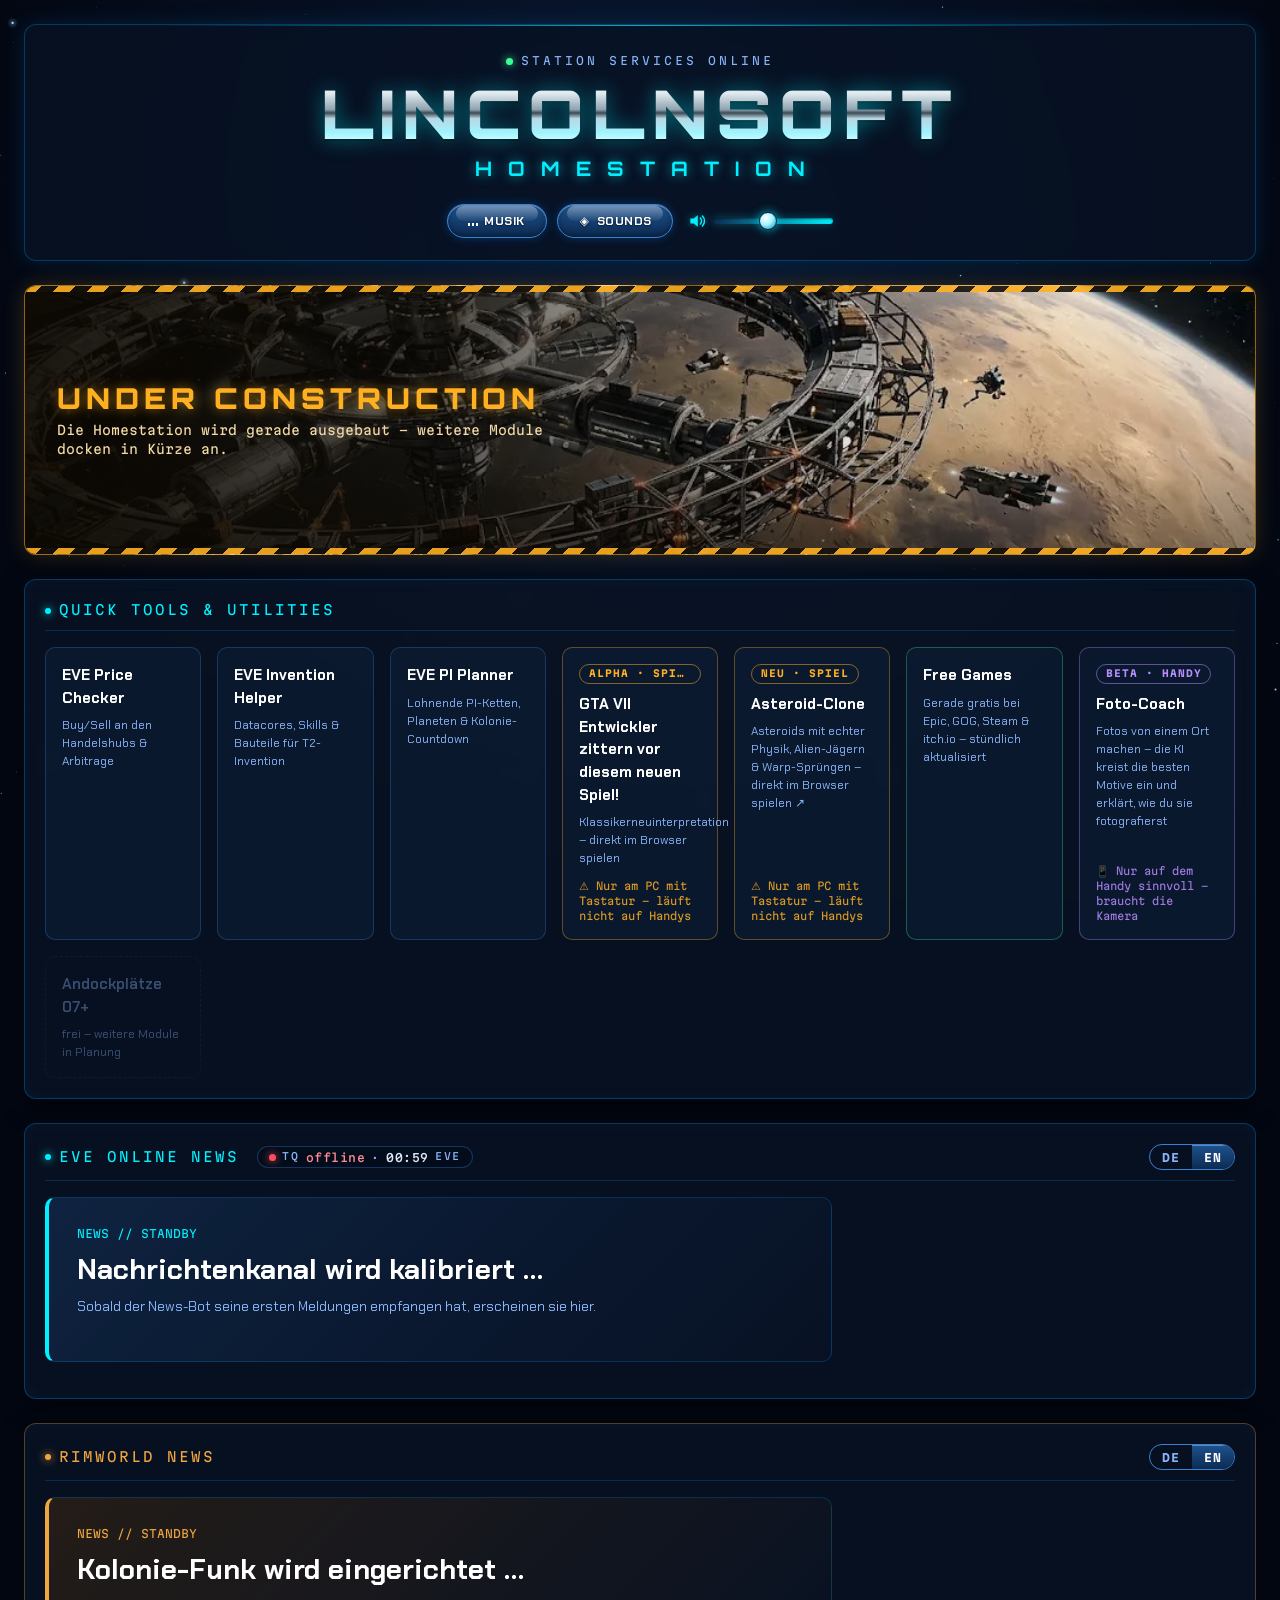
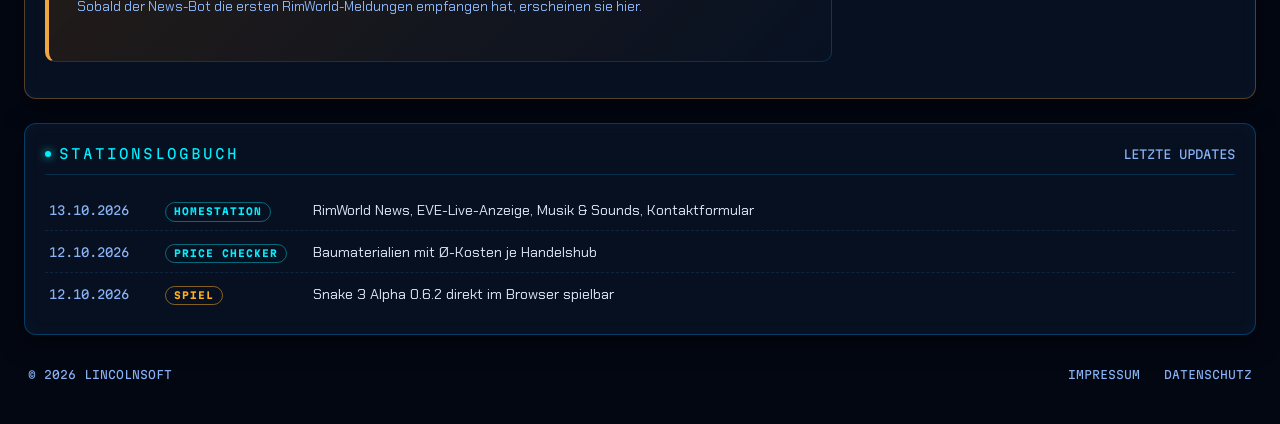
==== site/index.html @ 3630e452 "Startseite: Kachel für Asteroid-Clone (itch.io) Neue Spiel-Kachel hinter Snake, verlinkt auf lincoln" ====
<!DOCTYPE html>
<html lang="de">
<head>
    <meta charset="UTF-8">
    <meta name="viewport" content="width=device-width, initial-scale=1.0">
    <title>Lincolnsoft Homestation</title>
    <style>
        /* Fonts lokal aus site/fonts – keine Anfragen an Google (OFL 1.1, Lizenzen im Ordner) */
        @font-face { font-family: 'Orbitron'; font-weight: 700; font-style: normal; font-display: swap; src: url("fonts/orbitron-latin-700-normal.woff2") format("woff2"); }
        @font-face { font-family: 'Orbitron'; font-weight: 900; font-style: normal; font-display: swap; src: url("fonts/orbitron-latin-900-normal.woff2") format("woff2"); }
        @font-face { font-family: 'Chakra Petch'; font-weight: 400; font-style: normal; font-display: swap; src: url("fonts/chakra-petch-latin-400-normal.woff2") format("woff2"); }
        @font-face { font-family: 'Chakra Petch'; font-weight: 500; font-style: normal; font-display: swap; src: url("fonts/chakra-petch-latin-500-normal.woff2") format("woff2"); }
        @font-face { font-family: 'Chakra Petch'; font-weight: 600; font-style: normal; font-display: swap; src: url("fonts/chakra-petch-latin-600-normal.woff2") format("woff2"); }
        @font-face { font-family: 'Chakra Petch'; font-weight: 700; font-style: normal; font-display: swap; src: url("fonts/chakra-petch-latin-700-normal.woff2") format("woff2"); }
        @font-face { font-family: 'Martian Mono'; font-weight: 400; font-style: normal; font-display: swap; src: url("fonts/martian-mono-latin-400-normal.woff2") format("woff2"); }
        @font-face { font-family: 'Martian Mono'; font-weight: 500; font-style: normal; font-display: swap; src: url("fonts/martian-mono-latin-500-normal.woff2") format("woff2"); }
        @font-face { font-family: 'Martian Mono'; font-weight: 600; font-style: normal; font-display: swap; src: url("fonts/martian-mono-latin-600-normal.woff2") format("woff2"); }
        @font-face { font-family: 'Martian Mono'; font-weight: 700; font-style: normal; font-display: swap; src: url("fonts/martian-mono-latin-700-normal.woff2") format("woff2"); }

        :root {
            --eve-blue-glow: #00a2ff;
            --eve-cyan: #00f0ff;
            --eve-dark-bg: #030712;
            --eve-panel-bg: rgba(10, 20, 38, 0.75);
            --eve-panel-border: rgba(0, 162, 255, 0.3);
            --eve-text-bright: #ffffff;
            --eve-text-muted: #8ab4f8;
            --eve-btn-bg: linear-gradient(180deg, #1e528e 0%, #0c2b52 100%);
            --eve-btn-border: #3882d4;
            --font-primary: 'Chakra Petch', 'Segoe UI', system-ui, sans-serif;
            --font-mono: 'Martian Mono', 'Cascadia Mono', Consolas, monospace;
            --font-display: 'Orbitron', 'Segoe UI', sans-serif;
        }

        * { box-sizing: border-box; margin: 0; padding: 0; }

        body {
            background-color: var(--eve-dark-bg);
            background-image:
                radial-gradient(circle at 50% 20%, rgba(13, 35, 71, 0.6) 0%, rgba(3, 7, 18, 0.95) 70%),
                radial-gradient(circle at 80% 80%, rgba(0, 80, 160, 0.25) 0%, transparent 50%);
            background-attachment: fixed;
            color: var(--eve-text-bright);
            font-family: var(--font-primary);
            line-height: 1.5;
            padding: 1.5rem;
            min-height: 100vh;
        }

        .container {
            max-width: 1300px;
            margin: 0 auto;
        }

        /* ===== Header (LincolnSoft-Styleguide: groß, mittig, Chrom mit Cyan-Glanz, Orbitron) ===== */
        header {
            text-align: center;
            background: rgba(8, 18, 36, 0.85);
            border: 1px solid var(--eve-panel-border);
            border-radius: 12px;
            padding: 1.75rem 1.5rem 1.4rem;
            margin-bottom: 1.5rem;
            box-shadow: 0 0 20px rgba(0, 162, 255, 0.15);
            backdrop-filter: blur(10px);
            position: relative;
            overflow: hidden;
        }

        /* feine Lichtkante oben */
        header::before {
            content: '';
            position: absolute;
            top: 0; left: 10%; right: 10%;
            height: 1px;
            background: linear-gradient(90deg, transparent, var(--eve-cyan), transparent);
            opacity: 0.7;
        }

        .brand-kicker {
            font-family: var(--font-mono);
            font-size: 0.7rem;
            letter-spacing: 3px;
            color: var(--eve-text-muted);
            margin-bottom: 0.5rem;
        }

        .brand-kicker .status-dot {
            display: inline-block;
            width: 7px; height: 7px;
            border-radius: 50%;
            background: #3dff9a;
            box-shadow: 0 0 8px #3dff9a;
            margin-right: 8px;
            vertical-align: middle;
            animation: pulse 2.4s ease-in-out infinite;
        }

        @keyframes pulse {
            0%, 100% { opacity: 1; }
            50% { opacity: 0.35; }
        }

        .brand {
            font-family: var(--font-display);
            font-weight: 900;
            font-size: clamp(2rem, 6.5vw, 4.2rem);
            line-height: 1.05;
            letter-spacing: clamp(2px, 0.6vw, 8px);
            /* Chrom-Verlauf mit Cyan-Glanz */
            background: linear-gradient(180deg,
                #ffffff 0%,
                #dfe9ef 22%,
                #8fa3b0 45%,
                #3c4b56 50%,
                #b9d7e3 58%,
                #9ff4ff 78%,
                #ffffff 100%);
            -webkit-background-clip: text;
            background-clip: text;
            -webkit-text-fill-color: transparent;
            color: #dfe9ef; /* Fallback */
            filter: drop-shadow(0 0 10px rgba(0, 240, 255, 0.45)) drop-shadow(0 2px 0 rgba(0, 0, 0, 0.6));
        }

        .brand-sub {
            font-family: var(--font-display);
            font-weight: 700;
            font-size: clamp(0.85rem, 2.2vw, 1.25rem);
            letter-spacing: clamp(6px, 1.6vw, 16px);
            color: var(--eve-cyan);
            text-shadow: 0 0 12px rgba(0, 240, 255, 0.7);
            margin-top: 0.35rem;
            padding-left: clamp(6px, 1.6vw, 16px); /* gleicht das letzte letter-spacing aus → optisch mittig */
        }

        .header-actions {
            display: flex;
            flex-wrap: wrap;
            justify-content: center;
            gap: 10px;
            margin-top: 1.25rem;
        }

        /* ===== Glas-Buttons (Styleguide: glänzend, abgerundet) ===== */
        .eve-btn {
            position: relative;
            overflow: hidden;
            background: var(--eve-btn-bg);
            border: 1px solid var(--eve-btn-border);
            color: #ffffff;
            font-size: 0.75rem;
            font-weight: 700;
            letter-spacing: 0.5px;
            text-transform: uppercase;
            text-shadow: 0 1px 2px rgba(0, 0, 0, 0.6);
            border-radius: 9999px;
            padding: 0.5rem 1.3rem;
            box-shadow:
                0 0 10px rgba(0, 132, 255, 0.3),
                inset 0 1px 0 rgba(255, 255, 255, 0.35),
                inset 0 -2px 6px rgba(0, 0, 0, 0.35);
            transition: all 0.2s ease-in-out;
            cursor: pointer;
            text-decoration: none;
            display: inline-flex;
            align-items: center;
            gap: 6px;
        }

        /* Glanzreflex auf der oberen Hälfte */
        .eve-btn::before {
            content: '';
            position: absolute;
            top: 1px; left: 8%; right: 8%;
            height: 48%;
            border-radius: 9999px;
            background: linear-gradient(180deg, rgba(255, 255, 255, 0.38) 0%, rgba(255, 255, 255, 0.04) 100%);
            pointer-events: none;
        }

        .eve-btn:hover {
            background: linear-gradient(180deg, #2b6dba 0%, #143d73 100%);
            border-color: var(--eve-cyan);
            box-shadow:
                0 0 15px rgba(0, 240, 255, 0.6),
                inset 0 1px 0 rgba(255, 255, 255, 0.45),
                inset 0 -2px 6px rgba(0, 0, 0, 0.35);
            transform: translateY(-1px);
        }

        .eve-btn:focus-visible {
            outline: 2px solid var(--eve-cyan);
            outline-offset: 2px;
        }

        /* Noch nicht verfügbare Buttons: zurückgenommen, nicht klickbar */
        .eve-btn--soon,
        .eve-btn--soon:hover {
            opacity: 0.35;
            cursor: default;
            transform: none;
            background: var(--eve-btn-bg);
            border-color: var(--eve-btn-border);
            box-shadow: inset 0 1px 0 rgba(255, 255, 255, 0.2);
        }

        .eve-btn-cyan {
            background: linear-gradient(180deg, #008ba3 0%, #004b59 100%);
            border-color: var(--eve-cyan);
        }

        .eve-btn-cyan:hover {
            background: linear-gradient(180deg, #00b8d9 0%, #006b80 100%);
        }

        /* ===== Under Construction ===== */
        .construction {
            position: relative;
            display: flex;
            align-items: center;
            gap: 1.25rem;
            min-height: 270px;
            background: #0b0905 url("img/station-construction.webp") 55% 35% / cover no-repeat;
            border: 1px solid rgba(255, 176, 32, 0.55);
            border-radius: 12px;
            padding: 1.6rem 2rem;
            margin-bottom: 1.5rem;
            overflow: hidden;
            box-shadow: 0 0 22px rgba(255, 176, 32, 0.18), inset 0 0 18px rgba(255, 176, 32, 0.06);
        }

        /* Warnstreifen oben und unten */
        .construction::before,
        .construction::after {
            content: '';
            position: absolute;
            left: 0; right: 0;
            height: 6px;
            background: repeating-linear-gradient(135deg, #ffb020 0 12px, #14100a 12px 24px);
            opacity: 0.9;
        }
        .construction::before { top: 0; z-index: 2; }
        .construction::after { bottom: 0; z-index: 2; }
        /* Abdunklung links, damit der Text auf dem Bild lesbar bleibt */
        .construction-shade {
            position: absolute; inset: 0; pointer-events: none;
            background:
                linear-gradient(90deg, rgba(12, 8, 2, .92) 0%, rgba(12, 8, 2, .72) 32%, rgba(12, 8, 2, .15) 62%, transparent 80%),
                linear-gradient(0deg, rgba(12, 8, 2, .35), transparent 40%);
        }
        .construction > div:not(.construction-shade) { position: relative; z-index: 1; max-width: 46%; }

        .construction-icon {
            flex: 0 0 auto;
            width: 84px;
            height: 84px;
            filter: drop-shadow(0 0 8px rgba(255, 176, 32, 0.45));
        }

        .construction-title {
            font-family: var(--font-display);
            font-weight: 900;
            font-size: clamp(1.15rem, 3.4vw, 1.8rem);
            letter-spacing: clamp(2px, 0.5vw, 5px);
            color: #ffb020;
            text-shadow: 0 0 12px rgba(255, 176, 32, 0.55);
            line-height: 1.15;
        }

        .construction-text {
            font-family: var(--font-mono);
            font-size: 0.8rem;
            color: #f3d9a4;
            margin-top: 0.35rem;
        }

        .construction-ring { transform-origin: 32px 32px; animation: ring-spin 40s linear infinite; }
        .construction-spark { animation: spark 1.1s steps(2, end) infinite; }

        @keyframes ring-spin { to { transform: rotate(360deg); } }
        @keyframes spark { 0%, 100% { opacity: 1; } 50% { opacity: 0.15; } }

        @media (max-width: 520px) {
            .construction { flex-direction: column; justify-content: flex-end; text-align: center; padding: 1.25rem 1rem; gap: 0.6rem; min-height: 230px; background-position: 62% 30%; }
            .construction-shade { background: linear-gradient(0deg, rgba(12, 8, 2, .95) 0%, rgba(12, 8, 2, .7) 45%, transparent 80%); }
            .construction > div:not(.construction-shade) { max-width: none; }
            .construction-icon { width: 72px; height: 72px; }
        }

        /* ===== Punkt 10: Sternenfeld mit Parallaxe + animierter Header ===== */
        #sky { position: fixed; inset: 0; width: 100vw; height: 100vh; z-index: -1; pointer-events: none; }
        .container { position: relative; z-index: 0; }

        /* Chrom-Glanz, der alle paar Sekunden über den Schriftzug läuft */
        .brand { position: relative; }
        .brand::after {
            content: attr(data-text);
            position: absolute; inset: 0;
            background: linear-gradient(105deg, transparent 0%, transparent 42%, rgba(255,255,255,.95) 50%, rgba(160,250,255,.6) 54%, transparent 62%, transparent 100%);
            background-size: 260% 100%;
            background-position: 160% 0;
            -webkit-background-clip: text; background-clip: text;
            -webkit-text-fill-color: transparent;
            animation: chrome-sweep 7s ease-in-out 1.2s infinite;
            pointer-events: none;
        }
        @keyframes chrome-sweep {
            0%   { background-position: 160% 0; }
            22%  { background-position: -60% 0; }
            100% { background-position: -60% 0; }
        }
        /* Untertitel: sanftes Leuchten */
        .brand-sub { animation: sub-glow 4.5s ease-in-out infinite; }
        @keyframes sub-glow {
            0%, 100% { text-shadow: 0 0 10px rgba(0,240,255,.55); }
            50%      { text-shadow: 0 0 18px rgba(0,240,255,.95), 0 0 34px rgba(0,240,255,.35); }
        }
        /* Scan-Linie über die Lichtkante oben am Header */
        header::after {
            content: ''; position: absolute; top: 0; left: -30%; width: 30%; height: 2px;
            background: linear-gradient(90deg, transparent, #fff, var(--eve-cyan), transparent);
            filter: blur(.5px); opacity: .9;
            animation: scan 6s linear infinite;
        }
        @keyframes scan { 0% { left: -30%; } 60%, 100% { left: 100%; } }

        @media (prefers-reduced-motion: reduce) {
            .brand::after, .brand-sub, header::after { animation: none; }
            header::after { display: none; }
        }

        /* ===== Musik / Sounds wie im Price Checker ===== */
        .header-actions { align-items: center; }
        .snd-btn { font-family: inherit; }
        .snd-btn .ico { display: inline-block; width: 12px; text-align: center; }
        .snd-btn.on {
            background: linear-gradient(180deg, #00b8d9 0%, #006b80 100%);
            border-color: var(--eve-cyan);
            box-shadow: 0 0 15px rgba(0, 240, 255, 0.55), inset 0 1px 0 rgba(255, 255, 255, 0.45), inset 0 -2px 6px rgba(0, 0, 0, 0.35);
        }
        .snd-btn .eq { display: inline-flex; gap: 2px; align-items: flex-end; height: 10px; }
        .snd-btn .eq i { width: 2px; height: 3px; background: currentColor; }
        .snd-btn.on .eq i { animation: eq 1.2s ease-in-out infinite; }
        .snd-btn.on .eq i:nth-child(2) { animation-delay: -.4s; } .snd-btn.on .eq i:nth-child(3) { animation-delay: -.8s; }
        @keyframes eq { 0%, 100% { height: 3px; } 50% { height: 10px; } }
        .vol { display: inline-flex; align-items: center; gap: 6px; color: var(--eve-cyan); cursor: pointer; margin-left: 4px; }
        .vol svg { width: 20px; height: 20px; filter: drop-shadow(0 0 4px rgba(0, 240, 255, .45)); }
        .vol input[type=range] { -webkit-appearance: none; appearance: none; width: 120px; height: 22px; background: transparent; cursor: pointer; margin: 0; }
        .vol input[type=range]::-webkit-slider-runnable-track { height: 6px; border-radius: 999px; background: linear-gradient(90deg, #0c2b52, var(--eve-cyan)); box-shadow: inset 0 1px 2px rgba(0,0,0,.5), 0 0 8px rgba(0,240,255,.3); }
        .vol input[type=range]::-moz-range-track { height: 6px; border-radius: 999px; background: linear-gradient(90deg, #0c2b52, var(--eve-cyan)); }
        .vol input[type=range]::-webkit-slider-thumb { -webkit-appearance: none; width: 18px; height: 18px; margin-top: -6px; border-radius: 50%;
            background: radial-gradient(circle at 35% 30%, #fff, #a6f4ff 45%, #0090b0); border: 1px solid #0c2b52; box-shadow: 0 0 10px rgba(0,240,255,.7); }
        .vol input[type=range]::-moz-range-thumb { width: 18px; height: 18px; border-radius: 50%; background: radial-gradient(circle at 35% 30%, #fff, #a6f4ff 45%, #0090b0); border: 1px solid #0c2b52; }
        @media (prefers-reduced-motion: reduce) { .snd-btn.on .eq i { animation: none; height: 7px; } }
        @media (max-width: 520px) { .vol { display: none; } }

        /* ===== Panels ===== */
        .eve-panel {
            background: var(--eve-panel-bg);
            border: 1px solid var(--eve-panel-border);
            border-radius: 12px;
            box-shadow: inset 0 0 15px rgba(0, 162, 255, 0.05), 0 8px 25px rgba(0, 0, 0, 0.5);
            backdrop-filter: blur(8px);
            padding: 1.25rem;
            margin-bottom: 1.5rem;
            position: relative;
        }

        .eve-panel-header {
            display: flex;
            flex-wrap: wrap;
            gap: 0.5rem;
            justify-content: space-between;
            align-items: center;
            border-bottom: 1px solid rgba(0, 162, 255, 0.2);
            padding-bottom: 0.6rem;
            margin-bottom: 1rem;
        }

        .eve-panel-title {
            font-size: 0.85rem;
            font-family: var(--font-mono);
            text-transform: uppercase;
            letter-spacing: 2px;
            color: var(--eve-cyan);
            display: flex;
            align-items: center;
            gap: 8px;
        }

        .eve-panel-title::before {
            content: '';
            display: inline-block;
            width: 6px;
            height: 6px;
            background: var(--eve-cyan);
            border-radius: 50%;
            box-shadow: 0 0 8px var(--eve-cyan);
        }

        .eve-panel-meta {
            font-family: var(--font-mono);
            font-size: 0.75rem;
            color: var(--eve-text-muted);
        }

        /* ===== Quick Tools ===== */
        .tools-grid {
            display: grid;
            grid-template-columns: repeat(auto-fit, minmax(min(150px, 100%), 1fr));
            gap: 1rem;
        }

        .tool-card {
            background: rgba(14, 30, 56, 0.6);
            border: 1px solid rgba(56, 130, 212, 0.3);
            border-radius: 10px;
            padding: 1rem;
            text-decoration: none;
            transition: all 0.2s ease;
            display: flex;
            flex-direction: column;
            gap: 0.4rem;
        }

        .tool-card:hover {
            background: rgba(22, 48, 88, 0.8);
            border-color: var(--eve-cyan);
            box-shadow: 0 0 12px rgba(0, 240, 255, 0.3);
            transform: translateY(-2px);
        }

        /* Freie Plätze: zurückgenommen, nicht klickbar */
        .tool-card--empty {
            background: transparent;
            border: 1px dashed rgba(56, 130, 212, 0.25);
            box-shadow: none;
            opacity: 0.38;
            cursor: default;
        }
        .tool-card--empty:hover {
            background: transparent;
            border-color: rgba(56, 130, 212, 0.25);
            box-shadow: none;
            transform: none;
        }
        .tool-card--empty .tool-name { font-weight: 600; color: var(--eve-text-muted); }

        /* Spiel-Kachel: etwas wärmer, mit Badge */
        .tool-badge {
            align-self: flex-start;
            font: 700 0.6rem/1 var(--font-mono);
            letter-spacing: 1px;
            white-space: nowrap;
            max-width: 100%;
            overflow: hidden;
            text-overflow: ellipsis;
            color: #ffb020;
            border: 1px solid rgba(255, 176, 32, 0.5);
            border-radius: 9999px;
            padding: 0.25rem 0.55rem;
            margin-bottom: 0.15rem;
        }
        .tool-card--game { border-color: rgba(255, 176, 32, 0.35); }
        .tool-note { font: 0.66rem/1.4 var(--font-mono); color: #ffb020; opacity: .85; margin-top: auto; padding-top: .35rem; }
        .tool-card--game:hover { border-color: #ffb020; box-shadow: 0 0 12px rgba(255, 176, 32, 0.35); }
        /* Free-Games-Kachel: grün, Badge zeigt die Anzahl aus free-games.json */
        .tool-card--free { border-color: rgba(61, 255, 154, 0.3); }
        .tool-card--free:hover { border-color: #3dff9a; box-shadow: 0 0 12px rgba(61, 255, 154, 0.3); }
        .tool-card--free .tool-badge { color: #3dff9a; border-color: rgba(61, 255, 154, 0.5); }
        .tool-card--free .tool-badge:empty { display: none; }
        /* Foto-Coach: violett, Hinweis „nur Handy“ */
        .tool-card--photo { border-color: rgba(185, 140, 255, 0.35); }
        .tool-card--photo:hover { border-color: #b98cff; box-shadow: 0 0 12px rgba(185, 140, 255, 0.35); }
        .tool-card--photo .tool-badge { color: #b98cff; border-color: rgba(185, 140, 255, 0.5); }
        .tool-card--photo .tool-note { color: #b98cff; }

        .tool-name {
            color: #ffffff;
            font-weight: 700;
            font-size: 0.95rem;
        }

        .tool-desc {
            color: var(--eve-text-muted);
            font-size: 0.75rem;
        }

        /* ===== News (Zeitungsraster) ===== */
        .editorial-grid {
            display: grid;
            grid-template-columns: repeat(12, 1fr);
            gap: 1.25rem;
        }

        .news-card {
            background: rgba(12, 26, 48, 0.7);
            border: 1px solid rgba(0, 162, 255, 0.2);
            border-radius: 10px;
            padding: 1.25rem;
            display: flex;
            flex-direction: column;
            justify-content: space-between;
            transition: border-color 0.2s ease;
        }

        .news-card:hover {
            border-color: rgba(0, 240, 255, 0.5);
        }

        .news-meta {
            font-family: var(--font-mono);
            font-size: 0.7rem;
            color: var(--eve-cyan);
            margin-bottom: 0.6rem;
            display: flex;
            flex-wrap: wrap;
            gap: 0.5rem;
            justify-content: space-between;
        }

        .news-card h2 {
            font-size: 1.3rem;
            line-height: 1.25;
            margin-bottom: 0.6rem;
            color: #ffffff;
        }

        .news-card h3 {
            font-size: 1.05rem;
            line-height: 1.3;
            margin-bottom: 0.5rem;
            color: #ffffff;
        }

        .news-card p {
            color: var(--eve-text-muted);
            font-size: 0.85rem;
            line-height: 1.5;
            margin-bottom: 1rem;
        }

        /* ===== News: Sprache, Bild, Fußzeile ===== */
        .news-tools { display: flex; align-items: center; gap: 0.9rem; }
        .news-title-row { display: flex; align-items: center; flex-wrap: wrap; gap: .6rem 1.1rem; }
        .eve-live {
            display: inline-flex; align-items: center; gap: .4rem;
            padding: .28rem .7rem; border-radius: 9999px;
            font: 500 .7rem/1 var(--font-mono); letter-spacing: .5px; color: #dbe7f5; white-space: nowrap;
            background: rgba(3, 10, 24, .6); border: 1px solid rgba(56, 130, 212, .35);
        }
        .eve-live .tq-label { color: var(--eve-text-muted); font-size: .62rem; letter-spacing: 1.5px; }
        .eve-live .tq-sep { color: var(--eve-text-muted); }
        .eve-live .tq-dot { width: 7px; height: 7px; border-radius: 50%; background: #8ab4f8; }
        .eve-live.up .tq-dot { background: #3dff9a; box-shadow: 0 0 8px #3dff9a; animation: pulse 2.4s ease-in-out infinite; }
        .eve-live.down .tq-dot { background: #ff4d5e; box-shadow: 0 0 8px #ff4d5e; }
        .eve-live.down .tq-players { color: #ff8a95; }
        .lang-switch { display: inline-flex; border: 1px solid var(--eve-btn-border); border-radius: 9999px; overflow: hidden; }
        .lang-switch button {
            font: 700 0.7rem/1 var(--font-mono);
            letter-spacing: 1px;
            color: var(--eve-text-muted);
            background: transparent;
            border: 0;
            padding: 0.4rem 0.75rem;
            cursor: pointer;
        }
        .lang-switch button[aria-pressed="true"] { color: #fff; background: var(--eve-btn-bg); box-shadow: inset 0 1px 0 rgba(255,255,255,0.3); }
        .lang-switch button:focus-visible { outline: 2px solid var(--eve-cyan); outline-offset: -2px; }

        .news-img {
            position: relative;
            height: 120px;
            margin: -1.25rem -1.25rem 1rem;
            border-radius: 9px 9px 0 0;
            background: center / cover no-repeat;
            mask-image: linear-gradient(180deg, #000 60%, transparent);
            -webkit-mask-image: linear-gradient(180deg, #000 60%, transparent);
        }
        .col-lead .news-img { height: 210px; margin: -1.75rem -1.75rem 1.25rem; border-radius: 8px 8px 0 0; }
        /* Ohne Artikelbild: Sternenfeld-Kopfleiste, Farbton je nach Kategorie */
        .news-img--none {
            background:
                radial-gradient(1.5px 1.5px at 12% 30%, #fff, transparent),
                radial-gradient(1px 1px at 38% 70%, rgba(255,255,255,.8), transparent),
                radial-gradient(1.5px 1.5px at 64% 22%, #fff, transparent),
                radial-gradient(1px 1px at 82% 58%, rgba(255,255,255,.7), transparent),
                radial-gradient(1px 1px at 92% 18%, #fff, transparent),
                radial-gradient(ellipse at 75% 35%, hsla(var(--hue, 200), 90%, 55%, .45), transparent 60%),
                radial-gradient(ellipse at 20% 80%, hsla(calc(var(--hue, 200) + 40), 80%, 45%, .3), transparent 55%),
                linear-gradient(135deg, #07142a, #0b1f3d);
        }
        .news-img--none { overflow: hidden; }
        .news-img--none::after {
            content: attr(data-label);
            position: absolute; z-index: 3;
            left: 1.25rem; bottom: 1.9rem;
            font: 700 0.65rem/1 var(--font-mono);
            letter-spacing: 3px;
            color: hsla(var(--hue, 200), 100%, 82%, .85);
            text-shadow: 0 0 10px hsla(var(--hue, 200), 100%, 60%, .6);
        }
        .col-lead .news-img--none::after { left: 1.75rem; bottom: 2.6rem; font-size: .75rem; }
        /* Motiv im Platzhalter – Größe/Lage je Artikel leicht verschieden (--s, --x, --y aus der URL) */
        .ph { position: absolute; pointer-events: none; }
        .ph-scan {
            inset: 0; z-index: 2; opacity: .35;
            background: repeating-linear-gradient(180deg, transparent 0 3px, rgba(0, 0, 0, .25) 3px 4px);
        }
        /* EVE: Planet mit Ring und Lichtkante */
        .ph-planet {
            width: var(--s); aspect-ratio: 1; right: var(--x); top: var(--y); border-radius: 50%;
            background: radial-gradient(circle at 32% 30%,
                hsla(var(--hue), 85%, 78%, .95) 0%, hsla(var(--hue), 70%, 48%, .9) 28%,
                hsla(var(--hue), 75%, 20%, .95) 58%, #030712 80%);
            box-shadow: 0 0 40px hsla(var(--hue), 95%, 60%, .35), -6px -4px 18px hsla(var(--hue), 100%, 75%, .25) inset;
        }
        .ph-ring {
            width: calc(var(--s) * 1.9); height: calc(var(--s) * .42);
            right: calc(var(--x) - var(--s) * .45); top: calc(var(--y) + var(--s) * .29);
            border-radius: 50%; transform: rotate(-16deg);
            border: 1.5px solid hsla(var(--hue), 100%, 82%, .55);
            border-top-color: transparent;
            box-shadow: 0 0 8px hsla(var(--hue), 100%, 70%, .35);
        }
        .ph-station {
            width: 3px; height: 3px; right: calc(var(--x) + var(--s) * 1.15); top: calc(var(--y) + var(--s) * .1);
            border-radius: 50%; background: #fff; box-shadow: 0 0 6px 2px hsla(var(--hue), 100%, 75%, .8);
            animation: blink 3s ease-in-out infinite;
        }
        @keyframes blink { 0%, 100% { opacity: .2; } 50% { opacity: 1; } }
        /* RimWorld: tiefe Sonne über Bergkamm */
        .ph-sun {
            width: var(--s); aspect-ratio: 1; right: var(--x); bottom: calc(var(--s) * -.15); border-radius: 50%;
            background: radial-gradient(circle, #ffe2a8 0%, #ffb35c 35%, rgba(240, 120, 50, .6) 60%, transparent 72%);
            filter: blur(.5px);
        }
        .ph-ridge, .ph-ridge2 { left: 0; right: 0; bottom: 0; }
        .ph-ridge {
            height: 55%; background: linear-gradient(180deg, #2a1a12, #120b08);
            clip-path: polygon(0 70%, 12% 45%, 22% 58%, 35% 30%, 47% 52%, 58% 40%, 70% 62%, 82% 35%, 92% 55%, 100% 42%, 100% 100%, 0 100%);
            opacity: .85;
        }
        .ph-ridge2 {
            height: 38%; background: #0b0706;
            clip-path: polygon(0 55%, 15% 72%, 28% 48%, 40% 66%, 55% 50%, 68% 74%, 80% 56%, 100% 68%, 100% 100%, 0 100%);
        }
        .news-card h2 a, .news-card h3 a { color: inherit; text-decoration: none; }
        .news-card h2 a:hover, .news-card h3 a:hover { color: var(--eve-cyan); }
        .news-card .eve-btn { align-self: flex-start; }
        .news-foot {
            font-family: var(--font-mono);
            font-size: 0.68rem;
            color: var(--eve-text-muted);
            opacity: 0.75;
            margin-top: 1rem;
        }

        /* RimWorld-Sektion: warmer Akzent statt Cyan */
        .news--rim { --eve-cyan: #f0a640; --eve-panel-border: rgba(240, 166, 64, 0.32); }
        .news--rim .eve-panel-title { color: #f0a640; }
        .news--rim .eve-panel-title::before { background: #f0a640; box-shadow: 0 0 8px #f0a640; }
        .news--rim .col-lead { border-left-color: #f0a640; background: linear-gradient(135deg, rgba(60, 40, 18, 0.55) 0%, rgba(8, 18, 36, 0.9) 100%); }
        .news--rim .news-card:hover { border-color: rgba(240, 166, 64, 0.55); }
        .news--rim .news-card h2 a:hover, .news--rim .news-card h3 a:hover { color: #f0a640; }

        .col-lead {
            grid-column: span 8;
            background: linear-gradient(135deg, rgba(16, 38, 70, 0.85) 0%, rgba(8, 18, 36, 0.9) 100%);
            border-left: 4px solid var(--eve-cyan);
            padding: 1.75rem;
        }

        .col-lead h2 { font-size: 1.75rem; }
        .col-side { grid-column: span 4; }
        .col-4 { grid-column: span 4; }
        .col-5 { grid-column: span 5; }
        .col-3 { grid-column: span 3; }

        /* ===== Stationslogbuch ===== */
        .log { list-style: none; margin: 0; padding: 0; display: grid; gap: .1rem; }
        .log li {
            display: grid;
            grid-template-columns: 6.5rem 8.5rem 1fr;
            align-items: baseline;
            gap: .75rem;
            padding: .55rem .25rem;
            border-bottom: 1px dashed rgba(56, 130, 212, 0.18);
            font-size: .9rem;
        }
        .log li:last-child { border-bottom: 0; }
        .log time { font: .75rem var(--font-mono); color: var(--eve-text-muted); }
        .log-tag {
            justify-self: start;
            font: 700 .6rem/1 var(--font-mono);
            letter-spacing: 1px;
            white-space: nowrap;
            color: var(--eve-cyan);
            border: 1px solid rgba(0, 240, 255, .4);
            border-radius: 9999px;
            padding: .25rem .5rem;
        }
        .log-tag--game { color: #ffb020; border-color: rgba(255, 176, 32, .5); }
        .log-text { color: #dbe7f5; }
        @media (max-width: 520px) {
            .log li { grid-template-columns: auto 1fr; row-gap: .35rem; }
            .log-text { grid-column: 1 / -1; }
        }

        /* ===== Footer ===== */
        footer {
            display: flex;
            flex-wrap: wrap;
            justify-content: space-between;
            gap: 0.75rem;
            font-family: var(--font-mono);
            font-size: 0.7rem;
            color: var(--eve-text-muted);
            padding: 0.5rem 0.25rem 1rem;
        }

        footer a {
            color: var(--eve-text-muted);
            text-decoration: none;
            margin-left: 1rem;
        }

        footer a:hover { color: var(--eve-cyan); }

        @media (max-width: 900px) {
            .col-lead, .col-side, .col-4, .col-5, .col-3 {
                grid-column: span 12;
            }
            .col-lead h2 { font-size: 1.4rem; }
        }

        @media (max-width: 520px) {
            body { padding: 1rem; }
            .tool-badge { letter-spacing: .3px; padding: .22rem .45rem; font-size: .55rem; }
            header { padding: 1.4rem 1rem 1.2rem; }
            .col-lead { padding: 1.25rem; }
            footer a { margin-left: 0; margin-right: 1rem; }
        }

        /* ===== Breitbild (Monitore im Querformat): zweispaltig, ganze Breite =====
           Kopf | Banner + Logbuch | Tools | EVE-News + RimWorld-News | Footer */
        @media (min-width: 1400px) and (orientation: landscape) {
            .container {
                max-width: min(1880px, 96vw);
                display: grid;
                grid-template-columns: minmax(0, 1.6fr) minmax(0, 1fr);
                grid-template-areas:
                    "head  head"
                    "uc    log"
                    "tools tools"
                    "eve   rim"
                    "foot  foot";
                gap: 1.5rem;
                align-items: start;
            }
            .container > * { margin: 0 !important; }
            .container > header { grid-area: head; }
            .container > .construction { grid-area: uc; align-self: stretch; }
            .container > .log-panel { grid-area: log; align-self: stretch; }
            .container > #tools { grid-area: tools; }
            .container > #news { grid-area: eve; }
            .container > #news-rimworld { grid-area: rim; }
            .container > footer { grid-area: foot; }
            /* schmalere RimWorld-Spalte: Top-Meldung über volle Breite, darunter zwei pro Reihe */
            #news-rimworld .col-lead { grid-column: span 12; }
            #news-rimworld .col-side, #news-rimworld .col-4 { grid-column: span 6; }
            .tools-grid { grid-template-columns: repeat(auto-fit, minmax(200px, 1fr)); }
        }

        @media (prefers-reduced-motion: reduce) {
            * { transition: none !important; animation: none !important; }
        }
    </style>
</head>
<body>
    <canvas id="sky" aria-hidden="true"></canvas>

    <div class="container">
        <!-- Header -->
        <header>
            <div class="brand-kicker"><span class="status-dot"></span>STATION SERVICES ONLINE</div>
            <h1 class="brand" data-text="LINCOLNSOFT">LINCOLNSOFT</h1>
            <div class="brand-sub">HOMESTATION</div>
            <nav class="header-actions">
                <button class="eve-btn snd-btn" id="snd-music" type="button" aria-pressed="false" title="Leise Weltraum-Ambient-Musik"><span class="eq"><i></i><i></i><i></i></span>MUSIK</button>
                <button class="eve-btn snd-btn" id="snd-fx" type="button" aria-pressed="false" title="Computer-Soundeffekte"><span class="ico">◈</span>SOUNDS</button>
                <label class="vol" title="Lautstärke">
                    <svg viewBox="0 0 24 24" aria-hidden="true"><path d="M4 9v6h4l5 4V5L8 9H4z" fill="currentColor"/><path d="M16 8.5a5 5 0 0 1 0 7M18.5 6a8.5 8.5 0 0 1 0 12" fill="none" stroke="currentColor" stroke-width="1.8" stroke-linecap="round"/></svg>
                    <input id="snd-vol" type="range" min="0" max="100" step="1" aria-label="Lautstärke">
                </label>
            </nav>
        </header>

        <!-- Under Construction -->
        <div class="construction" role="status" aria-label="Raumstation im Bau">
            <div class="construction-shade" aria-hidden="true"></div>
            <div>
                <div class="construction-title">UNDER CONSTRUCTION</div>
                <div class="construction-text">Die Homestation wird gerade ausgebaut – weitere Module docken in Kürze an.</div>
            </div>
        </div>

        <!-- Quick Tools -->
        <section class="eve-panel" id="tools">
            <div class="eve-panel-header">
                <div class="eve-panel-title">QUICK TOOLS &amp; UTILITIES</div>
            </div>
            <div class="tools-grid">
                <a href="/price-checker/" class="tool-card">
                    <span class="tool-name">EVE Price Checker</span>
                    <span class="tool-desc">Buy/Sell an den Handelshubs &amp; Arbitrage</span>
                </a>
                <a href="/invention-helper/" class="tool-card">
                    <span class="tool-name">EVE Invention Helper</span>
                    <span class="tool-desc">Datacores, Skills &amp; Bauteile für T2-Invention</span>
                </a>
                <a href="/pi-planner/" class="tool-card">
                    <span class="tool-name">EVE PI Planner</span>
                    <span class="tool-desc">Lohnende PI-Ketten, Planeten &amp; Kolonie-Countdown</span>
                </a>
                <a href="/snake-3/" class="tool-card tool-card--game">
                    <span class="tool-badge">ALPHA · SPIEL</span>
                    <span class="tool-name">GTA VII Entwickler zittern vor diesem neuen Spiel!</span>
                    <span class="tool-desc">Klassikerneuinterpretation – direkt im Browser spielen</span>
                    <span class="tool-note">⚠ Nur am PC mit Tastatur – läuft nicht auf Handys</span>
                </a>
                <a href="https://lincoln-osis.itch.io/asteroid-clone" class="tool-card tool-card--game" target="_blank" rel="noopener">
                    <span class="tool-badge">NEU · SPIEL</span>
                    <span class="tool-name">Asteroid-Clone</span>
                    <span class="tool-desc">Asteroids mit echter Physik, Alien-Jägern &amp; Warp-Sprüngen – direkt im Browser spielen ↗</span>
                    <span class="tool-note">⚠ Nur am PC mit Tastatur – läuft nicht auf Handys</span>
                </a>
                <a href="/free-games/" class="tool-card tool-card--free">
                    <span class="tool-badge" id="free-count"></span>
                    <span class="tool-name">Free Games</span>
                    <span class="tool-desc">Gerade gratis bei Epic, GOG, Steam &amp; itch.io – stündlich aktualisiert</span>
                </a>
                <a href="/fotocoach/" class="tool-card tool-card--photo">
                    <span class="tool-badge">BETA · HANDY</span>
                    <span class="tool-name">Foto-Coach</span>
                    <span class="tool-desc">Fotos von einem Ort machen – die KI kreist die besten Motive ein und erklärt, wie du sie fotografierst</span>
                    <span class="tool-note">📱 Nur auf dem Handy sinnvoll – braucht die Kamera</span>
                </a>
                <div class="tool-card tool-card--empty" aria-hidden="true">
                    <span class="tool-name">Andockplätze 07+</span>
                    <span class="tool-desc">frei – weitere Module in Planung</span>
                </div>
            </div>
        </section>

        <!-- News Dispatch (Zeitungsraster) – Inhalte kommen aus news.json (News-Bot auf dem Server) -->
        <section class="eve-panel news-section" id="news" data-channel="eve" data-src="news.json" data-max="8">
            <div class="eve-panel-header">
                <div class="news-title-row">
                    <div class="eve-panel-title">EVE ONLINE NEWS</div>
                    <!-- EVE live: Spieler online (ESI /status) + EVE-Zeit (UTC) -->
                    <div class="eve-live" id="eve-live" title="Tranquility – Live-Status von CCP (ESI)">
                        <span class="tq-dot"></span><span class="tq-label">TQ</span>
                        <span class="tq-players">–</span>
                        <span class="tq-sep">·</span>
                        <span class="tq-time">--:--</span><span class="tq-label">EVE</span>
                    </div>
                </div>
                <div class="news-tools">
                    <span class="eve-panel-meta news-edition"></span>
                    <div class="lang-switch" role="group" aria-label="Sprache / Language">
                        <button type="button" data-lang="de">DE</button>
                        <button type="button" data-lang="en">EN</button>
                    </div>
                </div>
            </div>

            <div class="editorial-grid news-grid">
                <article class="news-card col-lead">
                    <div>
                        <div class="news-meta"><span>NEWS // STANDBY</span></div>
                        <h2>Nachrichtenkanal wird kalibriert …</h2>
                        <p>Sobald der News-Bot seine ersten Meldungen empfangen hat, erscheinen sie hier.</p>
                    </div>
                </article>
            </div>
            <div class="news-foot"></div>
        </section>

        <!-- RimWorld News – eigener Kanal des News-Bots (news-rimworld.json) -->
        <section class="eve-panel news-section news--rim" id="news-rimworld" data-channel="rimworld" data-src="news-rimworld.json" data-max="5">
            <div class="eve-panel-header">
                <div class="eve-panel-title">RIMWORLD NEWS</div>
                <div class="news-tools">
                    <span class="eve-panel-meta news-edition"></span>
                    <div class="lang-switch" role="group" aria-label="Sprache / Language">
                        <button type="button" data-lang="de">DE</button>
                        <button type="button" data-lang="en">EN</button>
                    </div>
                </div>
            </div>
            <div class="editorial-grid news-grid">
                <article class="news-card col-lead">
                    <div>
                        <div class="news-meta"><span>NEWS // STANDBY</span></div>
                        <h2>Kolonie-Funk wird eingerichtet …</h2>
                        <p>Sobald der News-Bot die ersten RimWorld-Meldungen empfangen hat, erscheinen sie hier.</p>
                    </div>
                </article>
            </div>
            <div class="news-foot"></div>
        </section>

        <!-- Stationslogbuch: changelog.json (deploy/changelog.py sammelt "[log] …"-Commits der Repos); die Einträge hier sind nur Füllmaterial/Fallback -->
        <section class="eve-panel log-panel" aria-labelledby="log-title">
            <div class="eve-panel-header">
                <div class="eve-panel-title" id="log-title">STATIONSLOGBUCH</div>
                <div class="eve-panel-meta">LETZTE UPDATES</div>
            </div>
            <ol class="log">
                <li>
                    <time datetime="2026-10-13">13.10.2026</time>
                    <span class="log-tag">HOMESTATION</span>
                    <span class="log-text">RimWorld News, EVE-Live-Anzeige, Musik &amp; Sounds, Kontaktformular</span>
                </li>
                <li>
                    <time datetime="2026-10-12">12.10.2026</time>
                    <span class="log-tag">PRICE CHECKER</span>
                    <span class="log-text">Baumaterialien mit Ø-Kosten je Handelshub</span>
                </li>
                <li>
                    <time datetime="2026-10-12">12.10.2026</time>
                    <span class="log-tag log-tag--game">SPIEL</span>
                    <span class="log-text">Snake 3 Alpha 0.6.2 direkt im Browser spielbar</span>
                </li>
            </ol>
        </section>

        <footer>
            <span>© 2026 LINCOLNSOFT</span>
            <span>
                <a href="impressum.html">IMPRESSUM</a>
                <a href="datenschutz.html">DATENSCHUTZ</a>
            </span>
        </footer>
    </div>

    <script>
    /* News aus news.json rendern (schreibt der News-Bot auf dem Server stündlich) */
    (() => {
        const T = {
            de: { more: "WEITERLESEN", top: "TOP-STORY", edition: "AUSGABE", ago: (n, u) => `VOR ${n} ${u}`,
                  units: ["MIN.", "STD.", "TAGEN"], unit1: ["MIN.", "STD.", "TAG"], now: "GERADE EBEN",
                  foot: (t, ai, b) => `Kurzfassungen ${ai ? "KI-generiert " : ""}aus den offiziellen ${b}-Feeds · Stand ${t} · Originalartikel über „Weiterlesen“`,
                  empty: "Noch keine Meldungen – der News-Bot meldet sich bald." },
            en: { more: "READ MORE", top: "TOP STORY", edition: "EDITION", ago: (n, u) => `${n} ${u} AGO`,
                  units: ["MIN", "HRS", "DAYS"], unit1: ["MIN", "HR", "DAY"], now: "JUST NOW",
                  foot: (t, ai, b) => `Summaries ${ai ? "AI-generated " : ""}from the official ${b.replace("-", " ")} feeds · updated ${t} · full articles via “Read more”`,
                  empty: "No news yet – the news bot will check in soon." },
        };
        const BRAND = { eve: "EVE-Online", rimworld: "RimWorld" };
        const sections = [...document.querySelectorAll(".news-section")].map((s) => ({
            el: s, channel: s.dataset.channel, src: s.dataset.src, max: Number(s.dataset.max) || 8,
            grid: s.querySelector(".news-grid"), foot: s.querySelector(".news-foot"), edition: s.querySelector(".news-edition"),
            data: null,
        }));
        const buttons = document.querySelectorAll(".lang-switch button");
        let lang = "de";
        try { lang = localStorage.getItem("homestation.lang") || (navigator.language || "de").slice(0, 2); } catch { /* egal */ }
        if (!T[lang]) lang = "en";

        const el = (tag, cls, text) => { const e = document.createElement(tag); if (cls) e.className = cls; if (text != null) e.textContent = text; return e; };
        const safeUrl = (u) => { try { const x = new URL(u); return x.protocol === "https:" ? x.href : null; } catch { return null; } };

        function ago(iso) {
            const t = T[lang], s = (Date.now() - new Date(iso)) / 1000;
            if (!iso || isNaN(s)) return "";
            if (s < 120) return t.now;
            if (s >= 30 * 86400) {                               // ältere Meldungen: Datum statt „vor 195 Tagen“
                const d = new Date(iso);
                return lang === "de" ? d.toLocaleDateString("de-DE", { day: "2-digit", month: "2-digit", year: "numeric" })
                                     : d.toLocaleDateString("en-GB", { day: "numeric", month: "short", year: "numeric" }).toUpperCase();
            }
            const [n, i] = s < 3600 ? [Math.floor(s / 60), 0] : s < 86400 ? [Math.floor(s / 3600), 1] : [Math.floor(s / 86400), 2];
            return t.ago(n, (n === 1 ? t.unit1 : t.units)[i]);
        }

        // Bilder legt der News-Bot unter news-img/ (EVE) bzw. news-img-rim/ (RimWorld) ab – nur diese Pfade sind erlaubt
        const localImg = (p) => /^news-img(-rim)?\/[0-9a-f]{16}\.(jpg|png|webp|gif|avif)$/.test(p || "") ? p : null;

        // Platzhalter ohne Artikelbild: kleines Motiv (Planet bzw. Sonnenuntergang), je Artikel etwas anders
        function addMotif(pic, channel, seedText, lead) {
            let h = 0;
            for (const c of String(seedText)) h = (h * 31 + c.charCodeAt(0)) >>> 0;
            const r = (n) => ((h = (h * 1103515245 + 12345) >>> 0) % 1000) / 1000 * n;
            const s = (lead ? 120 : 64) + r(lead ? 70 : 34);
            pic.style.setProperty("--s", s + "px");
            pic.style.setProperty("--x", (8 + r(28)) + "%");
            pic.style.setProperty("--y", (channel === "rimworld" ? 0 : (lead ? 20 : 12) + r(lead ? 50 : 26)) + "px");
            const parts = channel === "rimworld" ? ["ph-sun", "ph-ridge", "ph-ridge2"] : ["ph-planet", "ph-ring", "ph-station"];
            pic.append(...parts.map(c => el("span", "ph " + c)), el("span", "ph ph-scan"));
        }
        const hue = (c) => ({ update: 195, patch: 160, "dev-blog": 265, event: 25, community: 320, esports: 0 })[(c || "").toLowerCase()] ?? 210;

        const layout = (i) => i === 0 ? "col-lead" : i === 1 ? "col-side" : "col-4";

        function renderSection(sec) {
            const t = T[lang], data = sec.data;
            if (!data) return;
            const items = (data.items || []).slice(0, sec.max);
            if (!items.length) { sec.grid.replaceChildren(el("p", "news-foot", t.empty)); return; }
            const fallback = sec.channel === "rimworld" ? "RIMWORLD" : "EVE";

            sec.grid.replaceChildren(...items.map((it, i) => {
                const txt = it[lang] || it.de || it.en;
                const url = safeUrl(it.url);
                const card = el("article", "news-card " + layout(i));
                const body = el("div");
                const img = localImg(it.image) || safeUrl(it.image);
                const pic = el("div", "news-img" + (img ? "" : " news-img--none"));
                if (img) pic.style.backgroundImage = `url("${img}")`;
                else {
                    pic.style.setProperty("--hue", sec.channel === "rimworld" ? 32 : hue(it.category));
                    pic.dataset.label = (it.category || it.source || fallback).toUpperCase();
                    addMotif(pic, sec.channel, it.url || txt.title, i === 0);
                }
                body.append(pic);
                const meta = el("div", "news-meta");
                const src = (it.source || fallback).toUpperCase(), cat = (it.category || "").toUpperCase();
                const tag = i === 0 ? t.top : (cat && !src.includes(cat) && !cat.includes(src) ? cat : "");
                meta.append(el("span", null, tag ? `${src} // ${tag}` : src),
                            el("span", null, ago(it.date)));
                const h = el(i === 0 ? "h2" : "h3");
                if (url) { const a = el("a", null, txt.title); a.href = url; a.target = "_blank"; a.rel = "noopener"; h.append(a); }
                else h.textContent = txt.title;
                body.append(meta, h, el("p", null, txt.teaser));
                card.append(body);
                if (url) {
                    const wrap = el("div"), a = el("a", "eve-btn", t.more + " ↗");
                    a.href = url; a.target = "_blank"; a.rel = "noopener"; wrap.append(a); card.append(wrap);
                }
                return card;
            }));

            const gen = new Date(data.generated);
            const loc = lang === "de" ? "de-DE" : "en-GB";
            sec.edition.textContent = `${t.edition}: ${gen.toLocaleDateString(loc, { month: "long", year: "numeric" }).toUpperCase()}`;
            sec.foot.textContent = t.foot(gen.toLocaleString(loc, { dateStyle: "short", timeStyle: "short" }), data.provider && data.provider !== "none", BRAND[sec.channel] || "EVE-Online");
        }

        function render() {
            buttons.forEach(b => b.setAttribute("aria-pressed", String(b.dataset.lang === lang)));
            document.documentElement.lang = lang;
            sections.forEach(renderSection);
        }

        buttons.forEach(b => b.addEventListener("click", () => {
            lang = b.dataset.lang;
            try { localStorage.setItem("homestation.lang", lang); } catch { /* egal */ }
            render();
        }));

        async function load() {
            await Promise.all(sections.map(async (sec) => {
                try {
                    const r = await fetch(sec.src, { cache: "no-cache" });
                    if (r.ok) sec.data = await r.json();
                } catch { /* Datei fehlt noch – Standby-Karte bleibt */ }
            }));
            render();
        }
        load();
        setInterval(load, 15 * 60 * 1000);
    })();
    </script>
    <script>
    /* Sternenfeld: 3 Ebenen mit Parallaxe (Maus + Scrollen), Funkeln, gelegentliche Sternschnuppe */
    (() => {
        const cv = document.getElementById("sky"), ctx = cv.getContext("2d");
        const reduce = matchMedia("(prefers-reduced-motion: reduce)").matches;
        const LAYERS = [ { n: 260, size: [0.6, 1.1], speed: 0.04, par: 6,  alpha: [0.25, 0.6] },
                         { n: 120, size: [1.0, 1.7], speed: 0.09, par: 16, alpha: [0.45, 0.85] },
                         { n: 40,  size: [1.6, 2.6], speed: 0.18, par: 34, alpha: [0.7, 1.0] } ];
        const TINT = ["255,255,255", "214,236,255", "170,215,255", "127,207,255"];
        let w = 0, h = 0, dpr = 1, stars = [], mx = 0, my = 0, tx = 0, ty = 0, shoot = null;
        const rnd = (a, b) => a + Math.random() * (b - a);

        function build() {
            dpr = Math.min(2, devicePixelRatio || 1); w = innerWidth; h = innerHeight;
            cv.width = w * dpr; cv.height = h * dpr; ctx.setTransform(dpr, 0, 0, dpr, 0, 0);
            const k = (w * h) / (1920 * 1080);
            stars = LAYERS.flatMap((L, li) => Array.from({ length: Math.round(L.n * Math.max(.35, k)) }, () => ({
                li, x: Math.random() * w, y: Math.random() * h, r: rnd(...L.size) / 2, a: rnd(...L.alpha),
                tw: Math.random() < .15 ? rnd(.6, 2.2) : 0, ph: Math.random() * 6.28, tint: TINT[(Math.random() * TINT.length) | 0],
            })));
        }
        addEventListener("resize", build);
        addEventListener("pointermove", (e) => { tx = (e.clientX / w - .5) * 2; ty = (e.clientY / h - .5) * 2; });

        function frame(t) {
            mx += (tx - mx) * .04; my += (ty - my) * .04;               // weich nachziehen
            const sy = scrollY;
            ctx.clearRect(0, 0, w, h);
            for (const s of stars) {
                const L = LAYERS[s.li];
                if (!reduce) s.x -= L.speed;                              // langsames Driften nach links
                if (s.x < -4) s.x += w + 8;
                const px = (s.x - mx * L.par) % (w + 8);
                let py = (s.y - my * L.par - sy * L.speed * 1.6) % h; if (py < 0) py += h;
                const a = s.tw ? s.a * (.55 + .45 * Math.sin(t / 1000 * s.tw + s.ph)) : s.a;
                ctx.fillStyle = `rgba(${s.tint},${a})`;
                ctx.beginPath(); ctx.arc(px < 0 ? px + w + 8 : px, py, s.r, 0, 6.283); ctx.fill();
                if (s.li === 2 && s.r > 1.1) {                            // vordere Ebene: kleiner Glanz
                    const g = ctx.createRadialGradient(px, py, 0, px, py, s.r * 5);
                    g.addColorStop(0, `rgba(127,207,255,${a * .35})`); g.addColorStop(1, "rgba(127,207,255,0)");
                    ctx.fillStyle = g; ctx.fillRect(px - s.r * 5, py - s.r * 5, s.r * 10, s.r * 10);
                }
            }
            // Sternschnuppe etwa alle 6–12 s
            if (!reduce && !shoot && Math.random() < 1 / 540) shoot = { x: rnd(w * .2, w), y: rnd(0, h * .4), life: 0 };
            if (shoot) {
                shoot.life += 1; const p = shoot.life / 45, x = shoot.x - p * 420, y = shoot.y + p * 160;
                const g = ctx.createLinearGradient(x, y, x + 120, y - 46);
                g.addColorStop(0, `rgba(255,255,255,${.9 * (1 - p)})`); g.addColorStop(1, "rgba(127,207,255,0)");
                ctx.strokeStyle = g; ctx.lineWidth = 1.6; ctx.beginPath(); ctx.moveTo(x, y); ctx.lineTo(x + 120, y - 46); ctx.stroke();
                if (p >= 1) shoot = null;
            }
            requestAnimationFrame(frame);
        }
        build(); requestAnimationFrame(frame);
    })();
    </script>
    <script>
    /* Musik & Sounds – gleiches Modul wie im Price Checker (Web Audio, keine Dateien) */
    const $ = (id) => document.getElementById(id);
    const Sound = (() => {
      let ctx = null, master, musicBus, fxBus, reverb, musicOn = false, fxOn = false;
      let musicNodes = null, chordTimer = 0, pingTimer = 0, computeTimer = 0, computing = 0;
      // Einstellungen gelten für alle LincolnSoft-Seiten auf dieser Domain (Homestation, Price Checker, Invention Helper)
      const sget = (k, f) => { try { const v = localStorage.getItem("lincolnsoft.snd." + k) ?? localStorage.getItem("epc.snd." + k); return v == null ? f : JSON.parse(v); } catch { return f; } };
      const sset = (k, v) => { try { localStorage.setItem("lincolnsoft.snd." + k, JSON.stringify(v)); } catch { /* egal */ } };
      let vol = Math.min(100, Math.max(0, Number(sget("vol", 45))));
      const want = { music: !!sget("music", false), fx: !!sget("fx", false) };
    
      function ensure() {
        if (ctx) { if (ctx.state === "suspended") ctx.resume(); return true; }
        const AC = window.AudioContext || window.webkitAudioContext;
        if (!AC) return false;
        ctx = new AC();
        master = ctx.createGain(); master.gain.value = (vol / 100) ** 2;
        const comp = ctx.createDynamicsCompressor(); comp.threshold.value = -18; comp.ratio.value = 4;
        master.connect(comp).connect(ctx.destination);
        reverb = ctx.createConvolver(); reverb.buffer = impulse(4.5, 2.2);
        const wet = ctx.createGain(); wet.gain.value = .55; reverb.connect(wet).connect(master);
        musicBus = ctx.createGain(); musicBus.gain.value = 0; musicBus.connect(master); musicBus.connect(reverb);
        fxBus = ctx.createGain(); fxBus.gain.value = .5; fxBus.connect(master);
        const fxSend = ctx.createGain(); fxSend.gain.value = .25; fxBus.connect(fxSend).connect(reverb);
        return true;
      }
    
      function impulse(seconds, decay) {
        const len = Math.floor(ctx.sampleRate * seconds), buf = ctx.createBuffer(2, len, ctx.sampleRate);
        for (let c = 0; c < 2; c++) {
          const d = buf.getChannelData(c);
          for (let i = 0; i < len; i++) d[i] = (Math.random() * 2 - 1) * (1 - i / len) ** decay;
        }
        return buf;
      }
    
      // ---- Ambient: langsam wechselnde Flächen in D-Dorisch, Tiefpass mit LFO, vereinzelte Sternen-Pings
      const CHORDS = [[50, 57, 62, 64, 69], [48, 55, 60, 64, 67], [46, 53, 58, 62, 65], [45, 52, 57, 60, 64]];
      const hz = (m) => 440 * 2 ** ((m - 69) / 12);
      let chordIdx = 0;
    
      function startMusic() {
        if (musicNodes) return;
        const filter = ctx.createBiquadFilter(); filter.type = "lowpass"; filter.frequency.value = 700; filter.Q.value = .7;
        const lfo = ctx.createOscillator(), lfoGain = ctx.createGain();
        lfo.frequency.value = .045; lfoGain.gain.value = 380; lfo.connect(lfoGain).connect(filter.frequency); lfo.start();
        filter.connect(musicBus);
        // Grundton-Drohne
        const drone = ctx.createOscillator(), dg = ctx.createGain();
        drone.type = "sine"; drone.frequency.value = hz(38); dg.gain.value = .18; drone.connect(dg).connect(filter); drone.start();
        // 5 Stimmen je 2 leicht verstimmte Oszillatoren
        const voices = CHORDS[0].map((m) => {
          const g = ctx.createGain(); g.gain.value = 0; g.connect(filter);
          const pan = ctx.createStereoPanner ? ctx.createStereoPanner() : null;
          const oscs = [-6, 6].map((cents, k) => {
            const o = ctx.createOscillator(); o.type = k ? "triangle" : "sine";
            o.frequency.value = hz(m); o.detune.value = cents;
            if (pan) { pan.pan.value = Math.random() * 1.2 - .6; o.connect(pan).connect(g); } else o.connect(g);
            o.start(); return o;
          });
          return { g, oscs };
        });
        musicNodes = { filter, lfo, drone, voices };
        musicBus.gain.cancelScheduledValues(ctx.currentTime);
        musicBus.gain.setValueAtTime(musicBus.gain.value, ctx.currentTime);
        musicBus.gain.linearRampToValueAtTime(.32, ctx.currentTime + 6);
        nextChord();
        chordTimer = setInterval(nextChord, 14000);
        schedulePing();
      }
    
      function nextChord() {
        const t = ctx.currentTime, chord = CHORDS[chordIdx++ % CHORDS.length];
        musicNodes.voices.forEach((v, i) => {
          v.oscs.forEach((o) => o.frequency.setTargetAtTime(hz(chord[i]), t, 2.5));
          v.g.gain.setTargetAtTime(.05 + Math.random() * .05, t, 3);
        });
      }
    
      function schedulePing() {
        pingTimer = setTimeout(() => {
          if (!musicNodes) return;
          const chord = CHORDS[(chordIdx + CHORDS.length - 1) % CHORDS.length];
          tone(hz(chord[Math.floor(Math.random() * chord.length)] + 24), { type: "sine", gain: .05, attack: .02, release: 3.5, bus: musicBus });
          schedulePing();
        }, 5000 + Math.random() * 9000);
      }
    
      function stopMusic() {
        if (!musicNodes) return;
        clearInterval(chordTimer); clearTimeout(pingTimer);
        const n = musicNodes; musicNodes = null;
        const t = ctx.currentTime;
        musicBus.gain.cancelScheduledValues(t); musicBus.gain.setValueAtTime(musicBus.gain.value, t);
        musicBus.gain.linearRampToValueAtTime(0, t + 1.5);
        setTimeout(() => { [n.lfo, n.drone, ...n.voices.flatMap((v) => v.oscs)].forEach((o) => o.stop()); n.filter.disconnect(); }, 1700);
      }
    
      // ---- Effekte
      function tone(freq, { type = "sine", gain = .1, attack = .005, release = .12, at = 0, bus = fxBus, slide = 0 } = {}) {
        const t = ctx.currentTime + at, o = ctx.createOscillator(), g = ctx.createGain();
        o.type = type; o.frequency.setValueAtTime(freq, t);
        if (slide) o.frequency.exponentialRampToValueAtTime(freq * slide, t + attack + release);
        g.gain.setValueAtTime(0, t); g.gain.linearRampToValueAtTime(gain, t + attack);
        g.gain.exponentialRampToValueAtTime(.0001, t + attack + release);
        o.connect(g).connect(bus); o.start(t); o.stop(t + attack + release + .05);
      }
    
      const fxReady = () => fxOn && ensure();
    
      function computeStart() {
        computing++;
        if (!fxReady() || computeTimer) return;
        // Rechner-Geplapper: kurze Blips aus einer Pentatonik, leicht gefiltert
        const scale = [1046, 1174, 1396, 1568, 1760, 2093, 2349];
        const step = () => {
          if (!computing || !fxOn) { computeTimer = 0; return; }
          const n = 1 + Math.floor(Math.random() * 3);
          for (let i = 0; i < n; i++)
            tone(scale[Math.floor(Math.random() * scale.length)] * (Math.random() < .2 ? .5 : 1),
                 { type: Math.random() < .5 ? "square" : "triangle", gain: .028, release: .04 + Math.random() * .04, at: i * .045 });
          computeTimer = setTimeout(step, 70 + Math.random() * 90);
        };
        tone(220, { type: "sawtooth", gain: .03, attack: .02, release: .35, slide: 4 });   // Hochfahren
        step();
      }
    
      function computeStop(result = "ok") {
        computing = Math.max(0, computing - 1);
        if (computing || !fxReady()) return;
        clearTimeout(computeTimer); computeTimer = 0;
        if (result === null) return;
        if (result === "ok") { tone(1318, { gain: .07, release: .25 }); tone(1975, { gain: .06, release: .5, at: .09 }); }
        else { tone(330, { type: "triangle", gain: .09, release: .3 }); tone(247, { type: "triangle", gain: .09, release: .45, at: .16 }); }
      }
    
      let burstTimer = 0;
      function burst() {
        if (!fxReady()) return;
        if (!burstTimer) computeStart();
        clearTimeout(burstTimer);
        burstTimer = setTimeout(() => { burstTimer = 0; computeStop("ok"); }, 380 + Math.random() * 260);
      }
    
      const blip = () => fxReady() && tone(1760, { type: "triangle", gain: .035, release: .05 });
      const copy = () => { if (!fxReady()) return; [1568, 2093, 2637].forEach((f, i) => tone(f, { type: "square", gain: .03, release: .06, at: i * .06 })); };
    
      // ---- Bedienung
      function paint() {
        for (const [id, on] of [["snd-music", musicOn], ["snd-fx", fxOn]]) {
          $(id).classList.toggle("on", on); $(id).setAttribute("aria-pressed", String(on));
        }
      }
      function setMusic(on) {
        musicOn = on; sset("music", on); paint();
        if (on) { if (ensure()) startMusic(); } else if (ctx) stopMusic();
      }
      function setFx(on) {
        fxOn = on; sset("fx", on); paint();
        if (on && ensure()) blip();
      }
    
      $("snd-music").addEventListener("click", () => setMusic(!musicOn));
      $("snd-fx").addEventListener("click", () => setFx(!fxOn));
      $("snd-vol").value = vol;
      $("snd-vol").addEventListener("input", () => {
        vol = Number($("snd-vol").value); sset("vol", vol);
        if (ctx) master.gain.setTargetAtTime((vol / 100) ** 2, ctx.currentTime, .05);
      });
    
      // Gespeicherte Wahl: Browser erlauben Ton erst nach einer Interaktion -> beim ersten Klick/Tastendruck starten
      fxOn = want.fx; musicOn = want.music; paint();
      if (want.music || want.fx) {
        const unlock = (ev) => {
          if (ev.target.closest?.(".header-actions")) return;      // Klick auf die Schalter regelt das selbst
          removeEventListener("pointerdown", unlock, true); removeEventListener("keydown", unlock, true);
          if (ensure() && musicOn) startMusic();
        };
        addEventListener("pointerdown", unlock, true); addEventListener("keydown", unlock, true);
      }
      document.addEventListener("visibilitychange", () => {
        if (!ctx) return;
        if (document.hidden && !musicOn) ctx.suspend(); else if (!document.hidden) ctx.resume();
      });
    
      return { computeStart, computeStop, burst, blip, copy, state: () => ({ ctx: ctx?.state ?? "none", music: !!musicNodes, computing, fx: fxOn }) };
    })();
    // Homestation: kurze Blips beim Überfahren der Kacheln, Bestätigungston bei Klicks
    document.addEventListener("pointerover", (e) => {               // per Delegation, damit auch nachgeladene News-Karten klingen
        const c = e.target.closest(".tool-card:not(.tool-card--empty), .news-card");
        if (c && !c.contains(e.relatedTarget)) Sound.blip();
    });
    document.addEventListener("click", (e) => { if (e.target.closest("a.tool-card, .news-card a, .lang-switch button")) Sound.copy(); });
    </script>

    <script>
    /* EVE live: Spieleranzahl von Tranquility (ESI, alle 60 s) und EVE-Zeit (= UTC) */
    (() => {
        const box = document.getElementById("eve-live");
        if (!box) return;
        const players = box.querySelector(".tq-players"), clock = box.querySelector(".tq-time");
        const nf = new Intl.NumberFormat("de-DE");
        const tick = () => { clock.textContent = new Date().toISOString().slice(11, 16); };
        const load = () => fetch("https://esi.evetech.net/latest/status/?datasource=tranquility", { cache: "no-store" })
            .then(r => r.ok ? r.json() : Promise.reject(r.status))
            .then(j => {
                const n = j.players || 0;
                box.classList.toggle("up", n > 0); box.classList.toggle("down", n === 0 || !!j.vip);
                players.textContent = n > 0 ? nf.format(n) + " Piloten" : "offline";
                box.title = `Tranquility online · Serverversion ${j.server_version || "?"}` + (j.start_time ? ` · seit ${new Date(j.start_time).toISOString().slice(11, 16)} EVE` : "");
            })
            .catch(() => {                       // Downtime (ca. 11:00 EVE) oder ESI nicht erreichbar
                box.classList.remove("up"); box.classList.add("down");
                players.textContent = "offline"; box.title = "Tranquility / ESI gerade nicht erreichbar (z. B. tägliche Downtime)";
            });
        tick(); load();
        setInterval(tick, 15000);
        setInterval(() => { if (!document.hidden) load(); }, 60000);
    })();
    </script>

    <script>
    /* Free-Games-Kachel: Anzahl der aktuell gratis erhältlichen Spiele */
    (() => {
        const badge = document.getElementById("free-count");
        if (!badge) return;
        fetch("free-games.json", { cache: "no-cache" })
            .then(r => r.ok ? r.json() : Promise.reject())
            .then(d => {
                const now = Date.now();
                const n = (d.current || []).filter(g => !g.end || new Date(g.end) > now).length;
                if (n) badge.textContent = n === 1 ? "1 SPIEL GRATIS" : `${n} SPIELE GRATIS`;
            })
            .catch(() => {});
    })();
    </script>

    <script>
    /* Stationslogbuch: neueste 3 Einträge aus changelog.json, aufgefüllt mit den festen Einträgen aus dem HTML */
    (() => {
        const list = document.querySelector(".log");
        if (!list) return;
        const esc = t => String(t).replace(/[&<>"]/g, c => ({ "&": "&amp;", "<": "&lt;", ">": "&gt;", '"': "&quot;" })[c]);
        const fixed = [...list.children].map(li => ({
            date: li.querySelector("time").getAttribute("datetime"),
            tag: li.querySelector(".log-tag").textContent,
            kind: li.querySelector(".log-tag--game") ? "game" : "",
            text: li.querySelector(".log-text").textContent,
        }));
        fetch("changelog.json", { cache: "no-cache" })
            .then(r => r.ok ? r.json() : Promise.reject())
            .then(doc => {
                const live = (doc.entries || []).filter(e => e.date && e.text);
                if (!live.length) return;
                const key = e => e.tag + "|" + e.text;
                const have = new Set(live.map(key));
                const all = live.concat(fixed.filter(e => !have.has(key(e))))
                    .sort((a, b) => (b.date > a.date) - (b.date < a.date)).slice(0, 3);
                list.innerHTML = all.map(e => {
                    const d = new Date(e.date);
                    const shown = isNaN(d) ? e.date : d.toLocaleDateString("de-DE", { day: "2-digit", month: "2-digit", year: "numeric" });
                    return `<li><time datetime="${esc(e.date)}">${shown}</time>` +
                        `<span class="log-tag${e.kind === "game" ? " log-tag--game" : ""}">${esc(e.tag)}</span>` +
                        `<span class="log-text">${esc(e.text)}</span></li>`;
                }).join("");
            })
            .catch(() => {});   // keine Datei / Fehler: feste Einträge bleiben stehen
    })();
    </script>
</body>
</html>
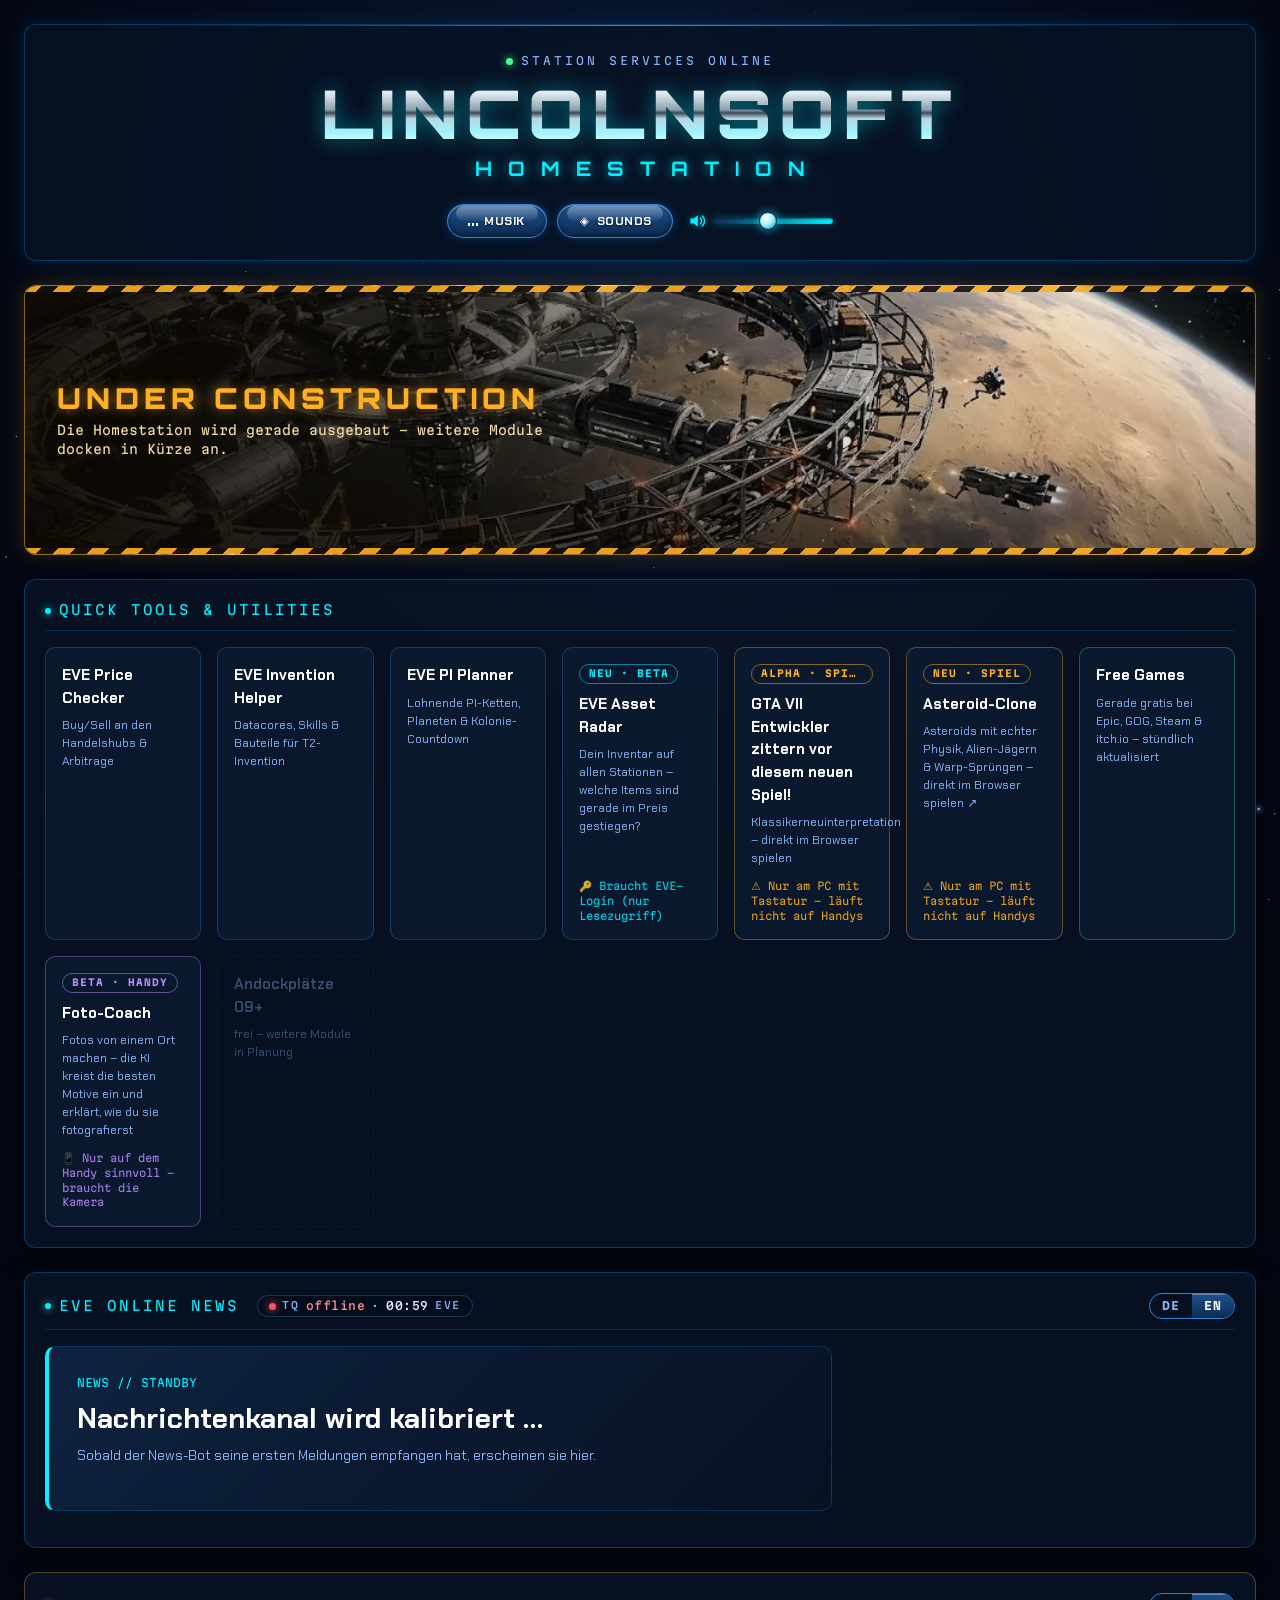
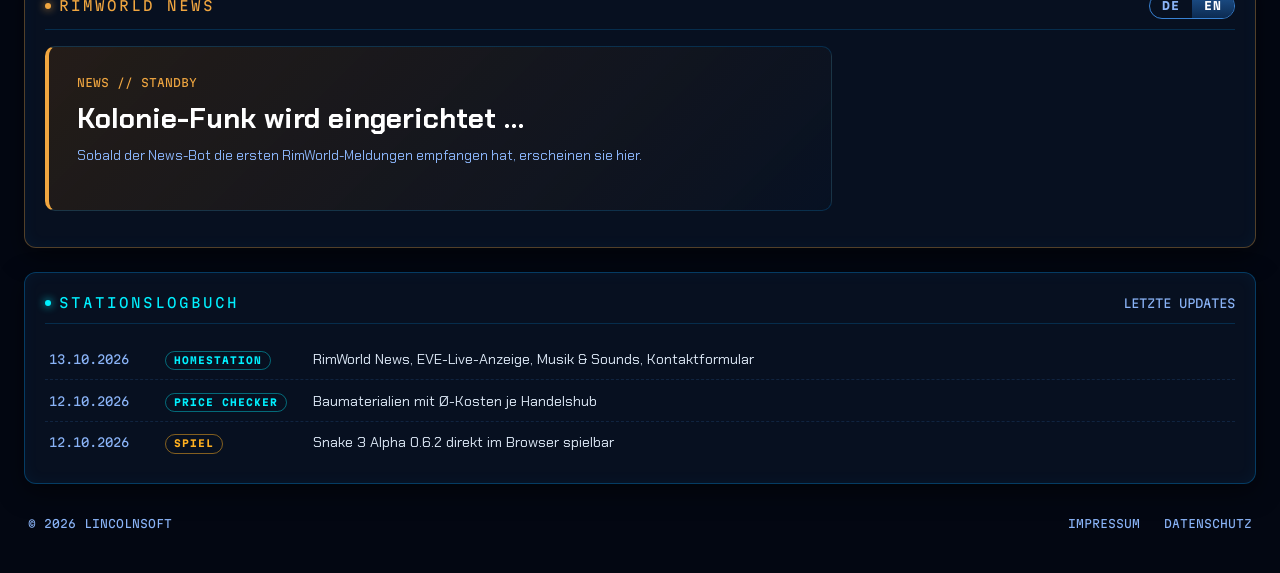
==== commit 516617f2: "Homestation: Kachel für das EVE Asset Radar Neben den anderen EVE-Tools, Badge "NEU · BETA" in Cyan," ====
--- a/site/index.html
+++ b/site/index.html
@@ -474,6 +474,9 @@
         .tool-card--photo:hover { border-color: #b98cff; box-shadow: 0 0 12px rgba(185, 140, 255, 0.35); }
         .tool-card--photo .tool-badge { color: #b98cff; border-color: rgba(185, 140, 255, 0.5); }
         .tool-card--photo .tool-note { color: #b98cff; }
+        /* neues EVE-Tool: Badge/Hinweis im Cyan der EVE-Tools */
+        .tool-card--eve-new .tool-badge { color: var(--eve-cyan); border-color: rgba(0, 240, 255, 0.5); }
+        .tool-card--eve-new .tool-note { color: var(--eve-cyan); }
 
         .tool-name {
             color: #ffffff;
@@ -823,6 +826,12 @@
                     <span class="tool-name">EVE PI Planner</span>
                     <span class="tool-desc">Lohnende PI-Ketten, Planeten &amp; Kolonie-Countdown</span>
                 </a>
+                <a href="/asset-radar/" class="tool-card tool-card--eve-new">
+                    <span class="tool-badge">NEU · BETA</span>
+                    <span class="tool-name">EVE Asset Radar</span>
+                    <span class="tool-desc">Dein Inventar auf allen Stationen – welche Items sind gerade im Preis gestiegen?</span>
+                    <span class="tool-note">🔑 Braucht EVE-Login (nur Lesezugriff)</span>
+                </a>
                 <a href="/snake-3/" class="tool-card tool-card--game">
                     <span class="tool-badge">ALPHA · SPIEL</span>
                     <span class="tool-name">GTA VII Entwickler zittern vor diesem neuen Spiel!</span>
@@ -847,7 +856,7 @@
                     <span class="tool-note">📱 Nur auf dem Handy sinnvoll – braucht die Kamera</span>
                 </a>
                 <div class="tool-card tool-card--empty" aria-hidden="true">
-                    <span class="tool-name">Andockplätze 07+</span>
+                    <span class="tool-name">Andockplätze 09+</span>
                     <span class="tool-desc">frei – weitere Module in Planung</span>
                 </div>
             </div>
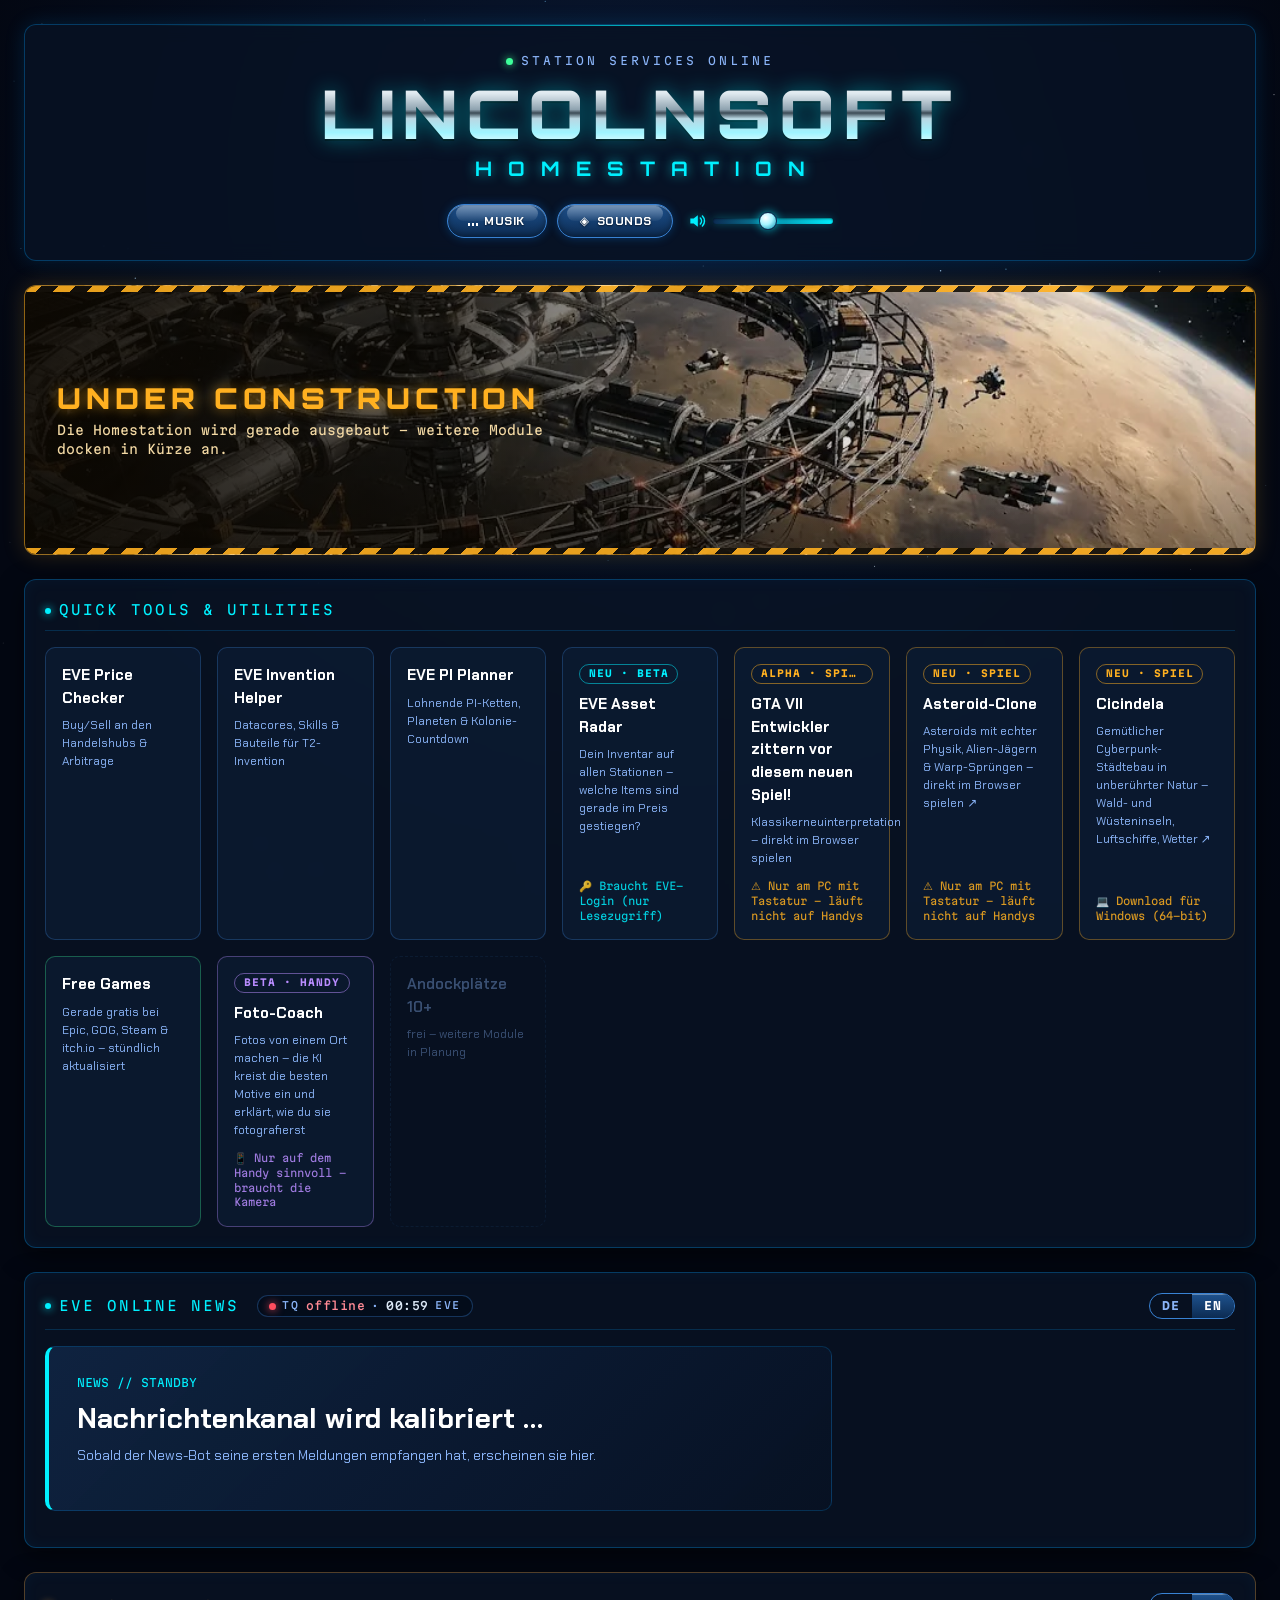
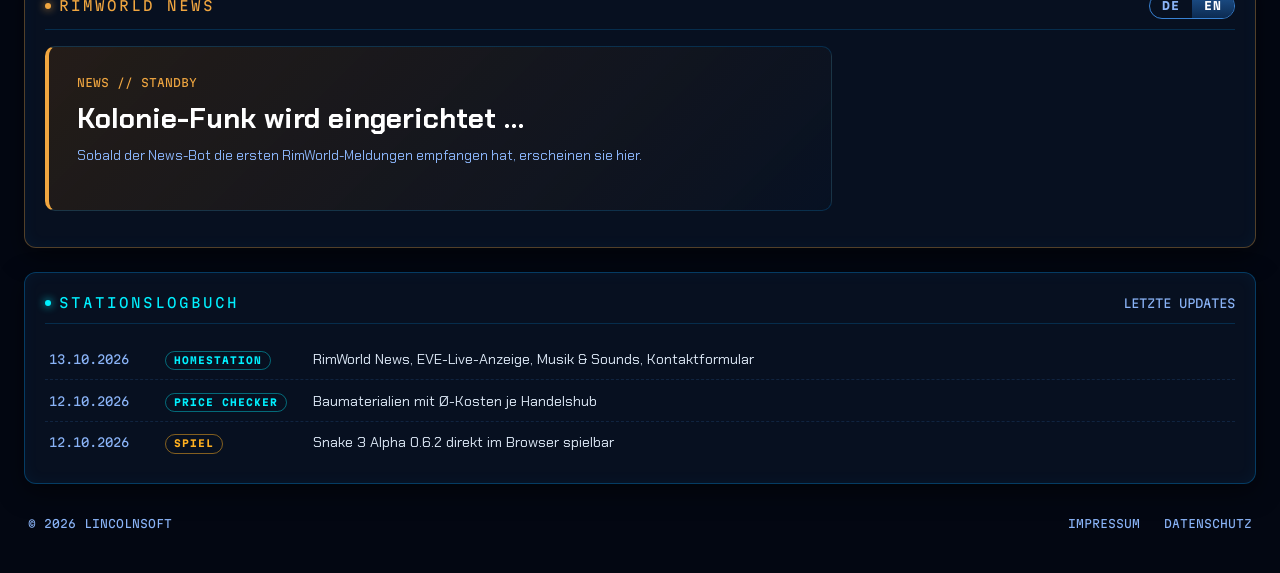
==== commit 07d73380: "Startseite: Kachel für Cicindela (itch.io) Neue Spiel-Kachel hinter Asteroid-Clone, verlinkt auf lin" ====
--- a/site/index.html
+++ b/site/index.html
@@ -844,6 +844,12 @@
                     <span class="tool-desc">Asteroids mit echter Physik, Alien-Jägern &amp; Warp-Sprüngen – direkt im Browser spielen ↗</span>
                     <span class="tool-note">⚠ Nur am PC mit Tastatur – läuft nicht auf Handys</span>
                 </a>
+                <a href="https://lincoln-osis.itch.io/cicindela" class="tool-card tool-card--game" target="_blank" rel="noopener">
+                    <span class="tool-badge">NEU · SPIEL</span>
+                    <span class="tool-name">Cicindela</span>
+                    <span class="tool-desc">Gemütlicher Cyberpunk-Städtebau in unberührter Natur – Wald- und Wüsteninseln, Luftschiffe, Wetter ↗</span>
+                    <span class="tool-note">💻 Download für Windows (64-bit)</span>
+                </a>
                 <a href="/free-games/" class="tool-card tool-card--free">
                     <span class="tool-badge" id="free-count"></span>
                     <span class="tool-name">Free Games</span>
@@ -856,7 +862,7 @@
                     <span class="tool-note">📱 Nur auf dem Handy sinnvoll – braucht die Kamera</span>
                 </a>
                 <div class="tool-card tool-card--empty" aria-hidden="true">
-                    <span class="tool-name">Andockplätze 09+</span>
+                    <span class="tool-name">Andockplätze 10+</span>
                     <span class="tool-desc">frei – weitere Module in Planung</span>
                 </div>
             </div>
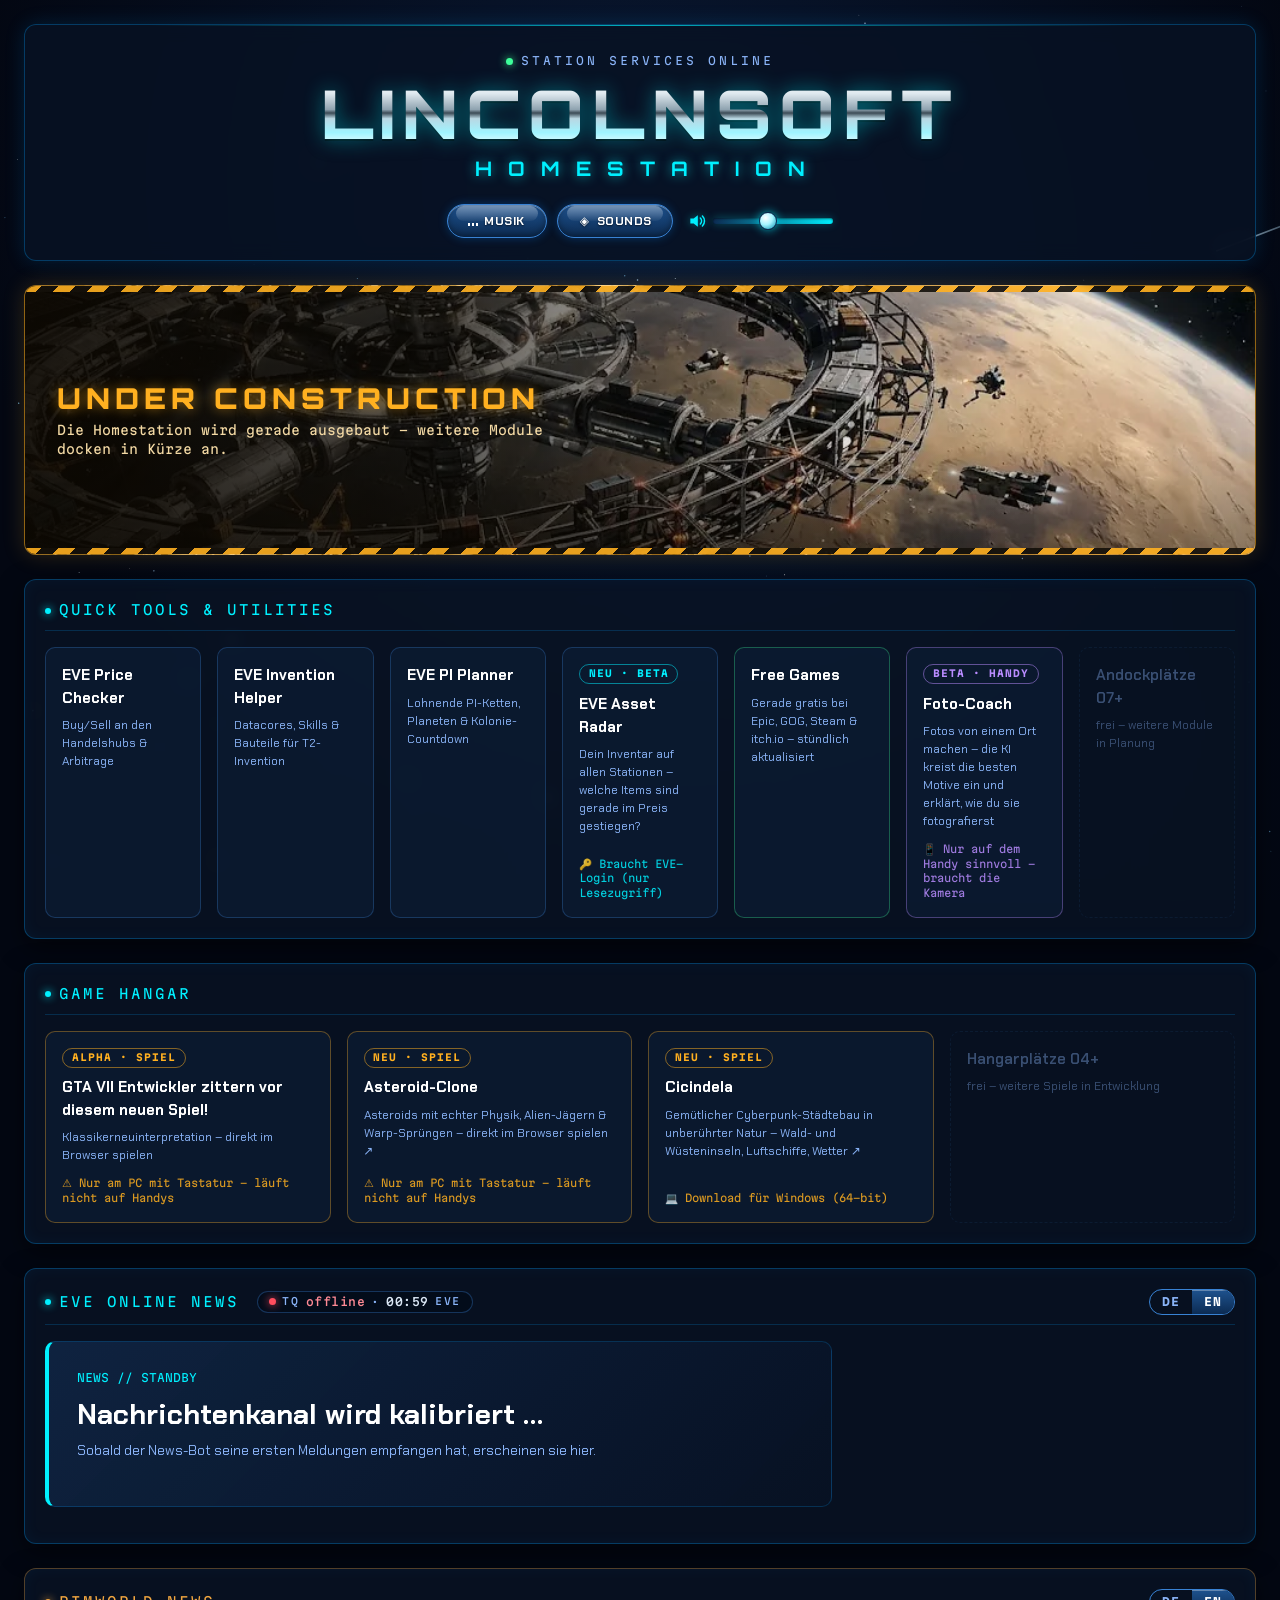
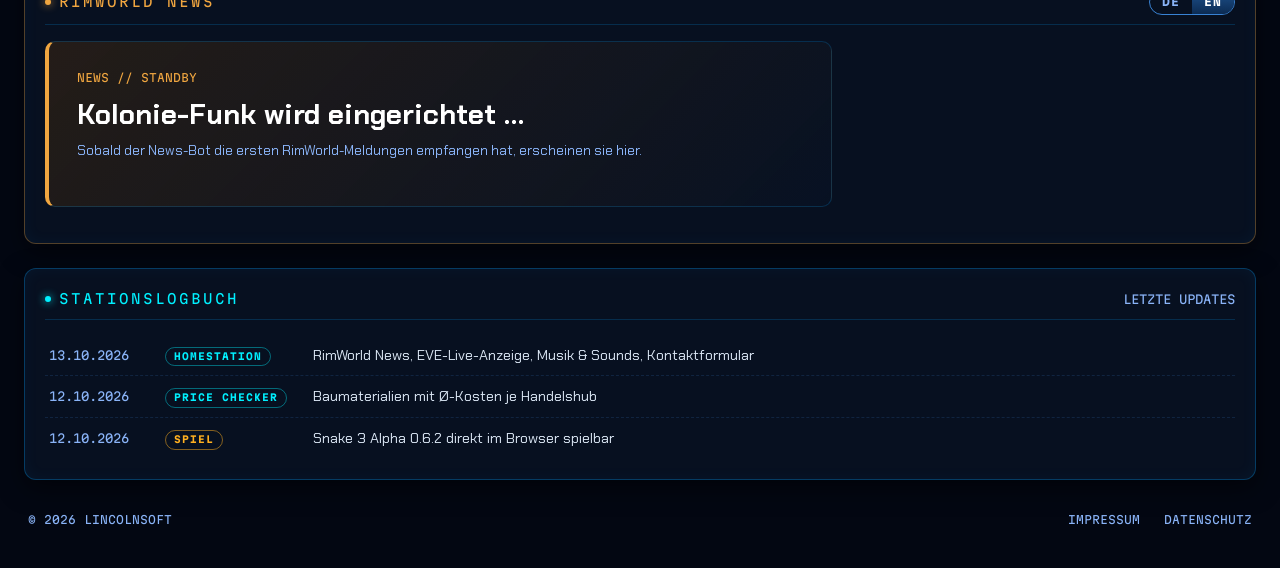
==== commit 679ffcfe: "Startseite: eigene Rubrik GAME HANGAR für die Spiele Snake, Asteroid-Clone und Cicindela ziehen aus " ====
--- a/site/index.html
+++ b/site/index.html
@@ -832,6 +832,30 @@
                     <span class="tool-desc">Dein Inventar auf allen Stationen – welche Items sind gerade im Preis gestiegen?</span>
                     <span class="tool-note">🔑 Braucht EVE-Login (nur Lesezugriff)</span>
                 </a>
+                <a href="/free-games/" class="tool-card tool-card--free">
+                    <span class="tool-badge" id="free-count"></span>
+                    <span class="tool-name">Free Games</span>
+                    <span class="tool-desc">Gerade gratis bei Epic, GOG, Steam &amp; itch.io – stündlich aktualisiert</span>
+                </a>
+                <a href="/fotocoach/" class="tool-card tool-card--photo">
+                    <span class="tool-badge">BETA · HANDY</span>
+                    <span class="tool-name">Foto-Coach</span>
+                    <span class="tool-desc">Fotos von einem Ort machen – die KI kreist die besten Motive ein und erklärt, wie du sie fotografierst</span>
+                    <span class="tool-note">📱 Nur auf dem Handy sinnvoll – braucht die Kamera</span>
+                </a>
+                <div class="tool-card tool-card--empty" aria-hidden="true">
+                    <span class="tool-name">Andockplätze 07+</span>
+                    <span class="tool-desc">frei – weitere Module in Planung</span>
+                </div>
+            </div>
+        </section>
+
+        <!-- Spiele: eigene Rubrik, wächst mit jedem neuen Spiel -->
+        <section class="eve-panel" id="games">
+            <div class="eve-panel-header">
+                <div class="eve-panel-title">GAME HANGAR</div>
+            </div>
+            <div class="tools-grid">
                 <a href="/snake-3/" class="tool-card tool-card--game">
                     <span class="tool-badge">ALPHA · SPIEL</span>
                     <span class="tool-name">GTA VII Entwickler zittern vor diesem neuen Spiel!</span>
@@ -850,20 +874,9 @@
                     <span class="tool-desc">Gemütlicher Cyberpunk-Städtebau in unberührter Natur – Wald- und Wüsteninseln, Luftschiffe, Wetter ↗</span>
                     <span class="tool-note">💻 Download für Windows (64-bit)</span>
                 </a>
-                <a href="/free-games/" class="tool-card tool-card--free">
-                    <span class="tool-badge" id="free-count"></span>
-                    <span class="tool-name">Free Games</span>
-                    <span class="tool-desc">Gerade gratis bei Epic, GOG, Steam &amp; itch.io – stündlich aktualisiert</span>
-                </a>
-                <a href="/fotocoach/" class="tool-card tool-card--photo">
-                    <span class="tool-badge">BETA · HANDY</span>
-                    <span class="tool-name">Foto-Coach</span>
-                    <span class="tool-desc">Fotos von einem Ort machen – die KI kreist die besten Motive ein und erklärt, wie du sie fotografierst</span>
-                    <span class="tool-note">📱 Nur auf dem Handy sinnvoll – braucht die Kamera</span>
-                </a>
                 <div class="tool-card tool-card--empty" aria-hidden="true">
-                    <span class="tool-name">Andockplätze 10+</span>
-                    <span class="tool-desc">frei – weitere Module in Planung</span>
+                    <span class="tool-name">Hangarplätze 04+</span>
+                    <span class="tool-desc">frei – weitere Spiele in Entwicklung</span>
                 </div>
             </div>
         </section>
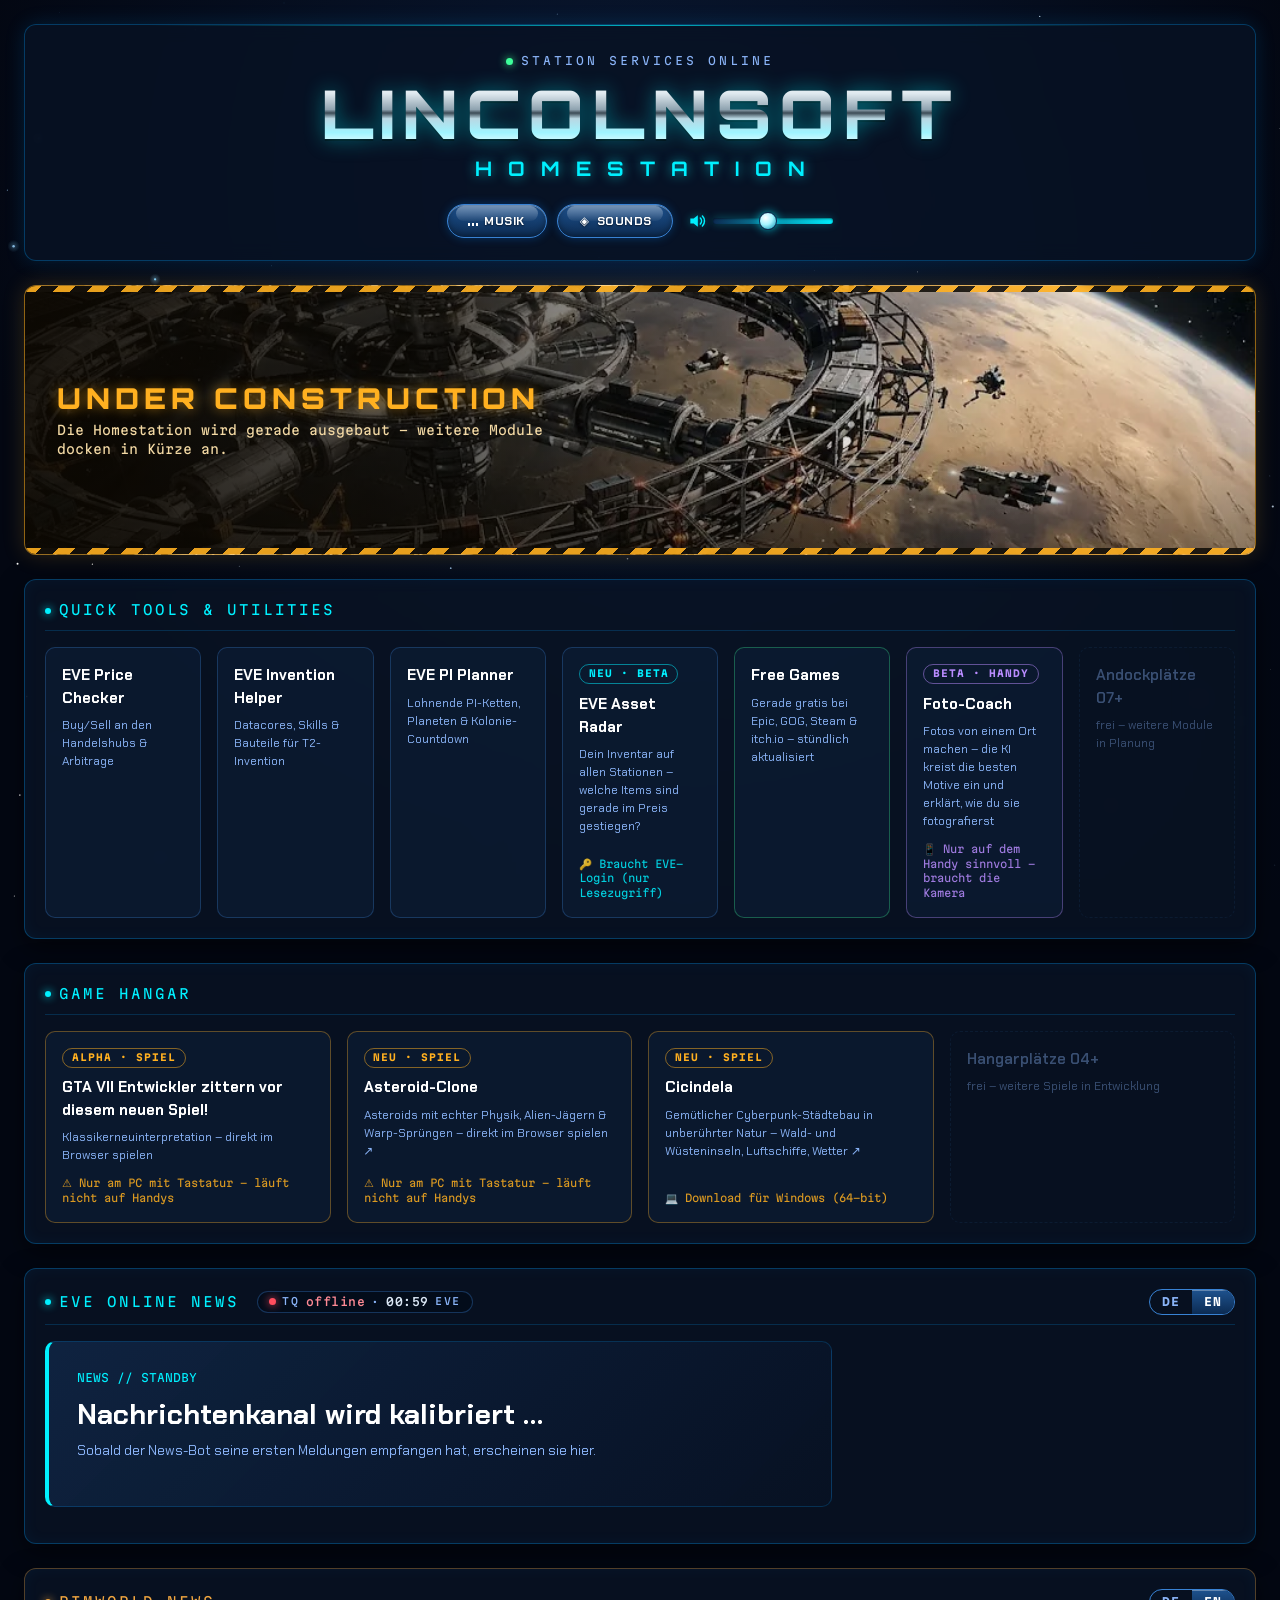
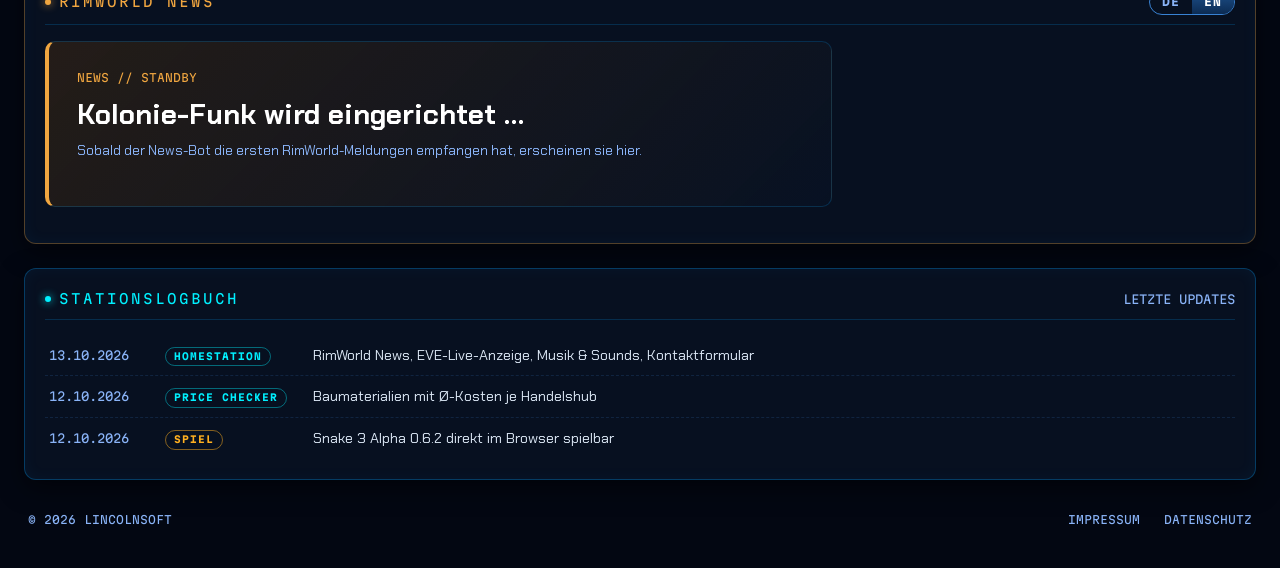
==== commit f4b81155: "Startseite: GAME HANGAR im Breitbild-Raster unter den Tools Im zweispaltigen Breitbild-Layout fehlte" ====
--- a/site/index.html
+++ b/site/index.html
@@ -746,7 +746,7 @@
         }
 
         /* ===== Breitbild (Monitore im Querformat): zweispaltig, ganze Breite =====
-           Kopf | Banner + Logbuch | Tools | EVE-News + RimWorld-News | Footer */
+           Kopf | Banner + Logbuch | Tools | Spiele | EVE-News + RimWorld-News | Footer */
         @media (min-width: 1400px) and (orientation: landscape) {
             .container {
                 max-width: min(1880px, 96vw);
@@ -756,6 +756,7 @@
                     "head  head"
                     "uc    log"
                     "tools tools"
+                    "games games"
                     "eve   rim"
                     "foot  foot";
                 gap: 1.5rem;
@@ -766,6 +767,7 @@
             .container > .construction { grid-area: uc; align-self: stretch; }
             .container > .log-panel { grid-area: log; align-self: stretch; }
             .container > #tools { grid-area: tools; }
+            .container > #games { grid-area: games; }
             .container > #news { grid-area: eve; }
             .container > #news-rimworld { grid-area: rim; }
             .container > footer { grid-area: foot; }
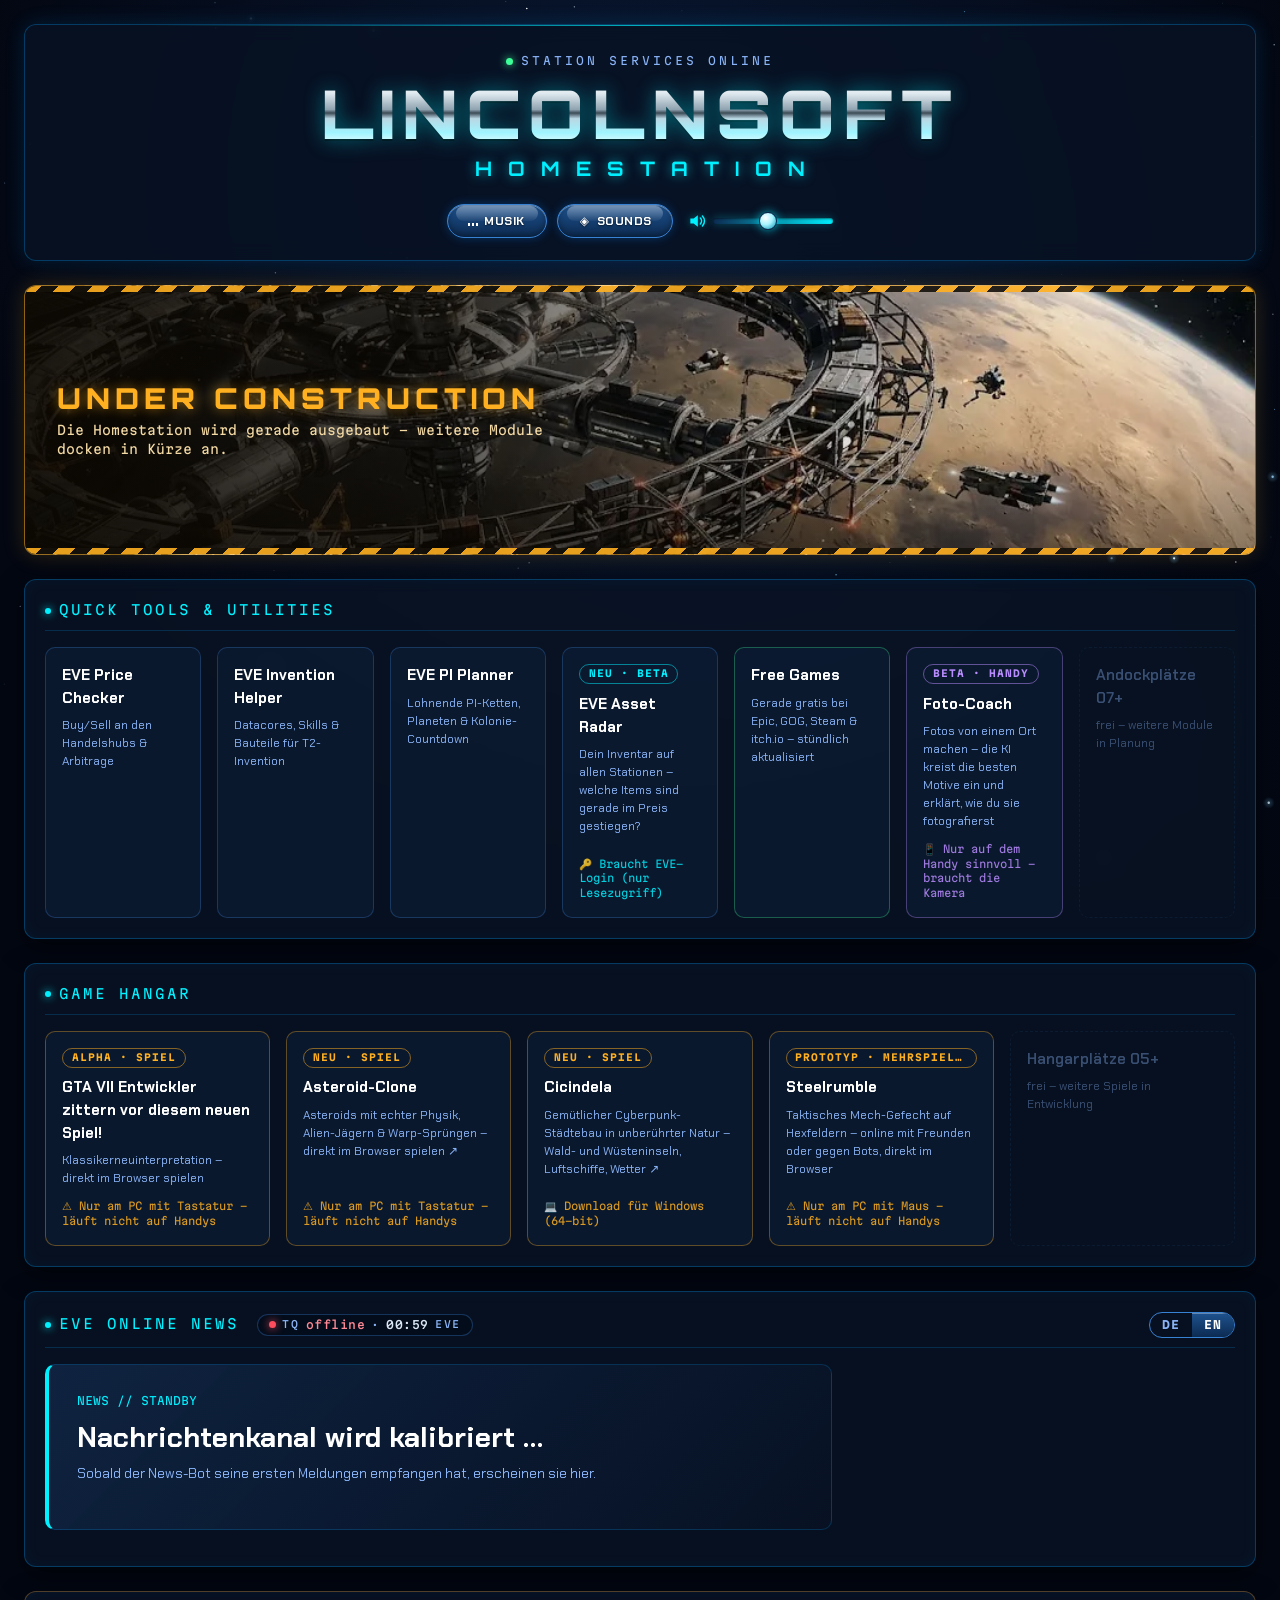
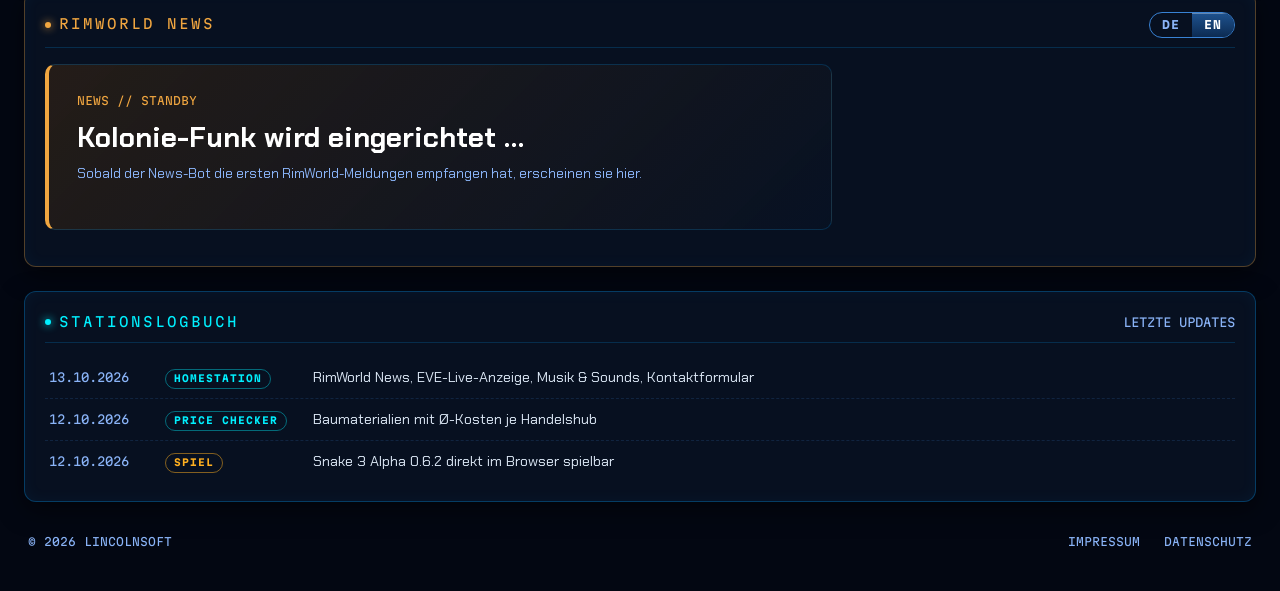
==== commit 233e53d9: "Steelrumble: Spielserver-Container, Caddy-Route, Tool-Sync und Hangar-Kachel Co-Authored-By: Claude " ====
--- a/site/index.html
+++ b/site/index.html
@@ -876,8 +876,14 @@
                     <span class="tool-desc">Gemütlicher Cyberpunk-Städtebau in unberührter Natur – Wald- und Wüsteninseln, Luftschiffe, Wetter ↗</span>
                     <span class="tool-note">💻 Download für Windows (64-bit)</span>
                 </a>
+                <a href="/steelrumble/" class="tool-card tool-card--game">
+                    <span class="tool-badge">PROTOTYP · MEHRSPIELER</span>
+                    <span class="tool-name">Steelrumble</span>
+                    <span class="tool-desc">Taktisches Mech-Gefecht auf Hexfeldern – online mit Freunden oder gegen Bots, direkt im Browser</span>
+                    <span class="tool-note">⚠ Nur am PC mit Maus – läuft nicht auf Handys</span>
+                </a>
                 <div class="tool-card tool-card--empty" aria-hidden="true">
-                    <span class="tool-name">Hangarplätze 04+</span>
+                    <span class="tool-name">Hangarplätze 05+</span>
                     <span class="tool-desc">frei – weitere Spiele in Entwicklung</span>
                 </div>
             </div>
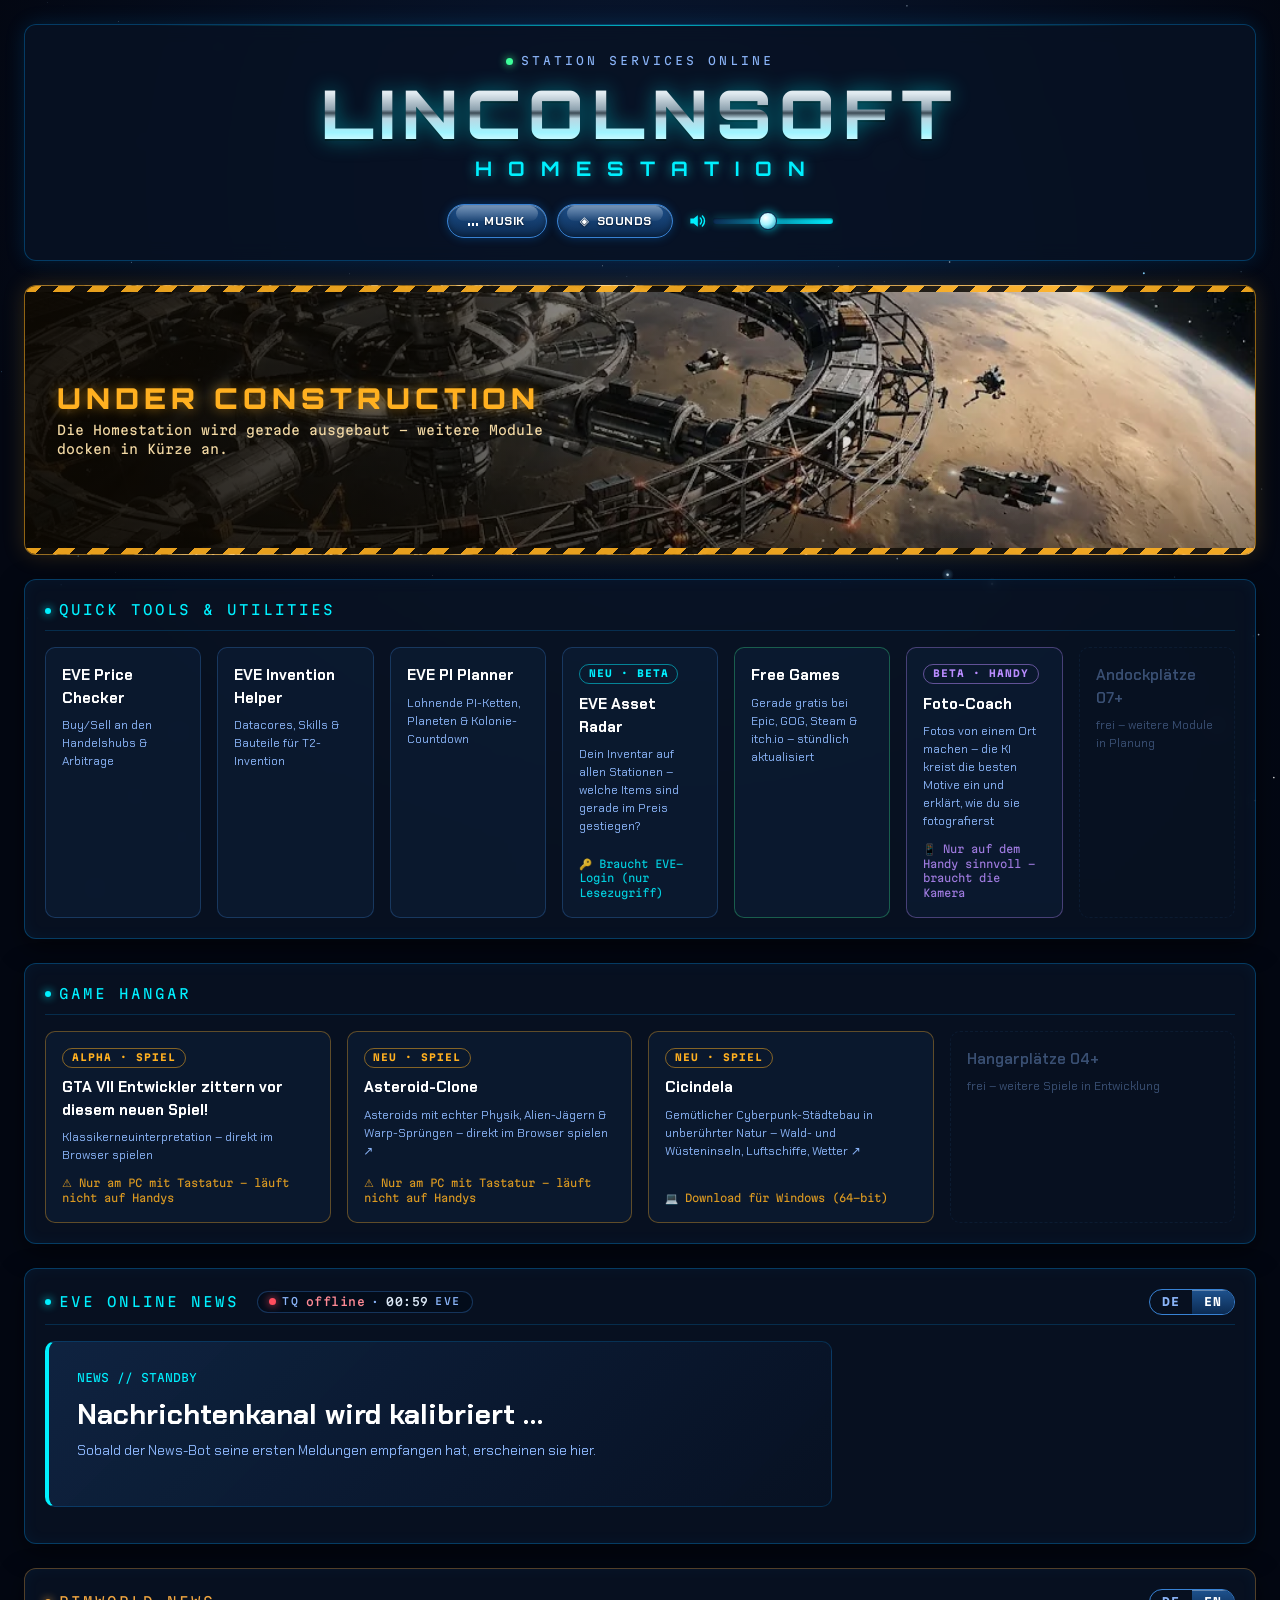
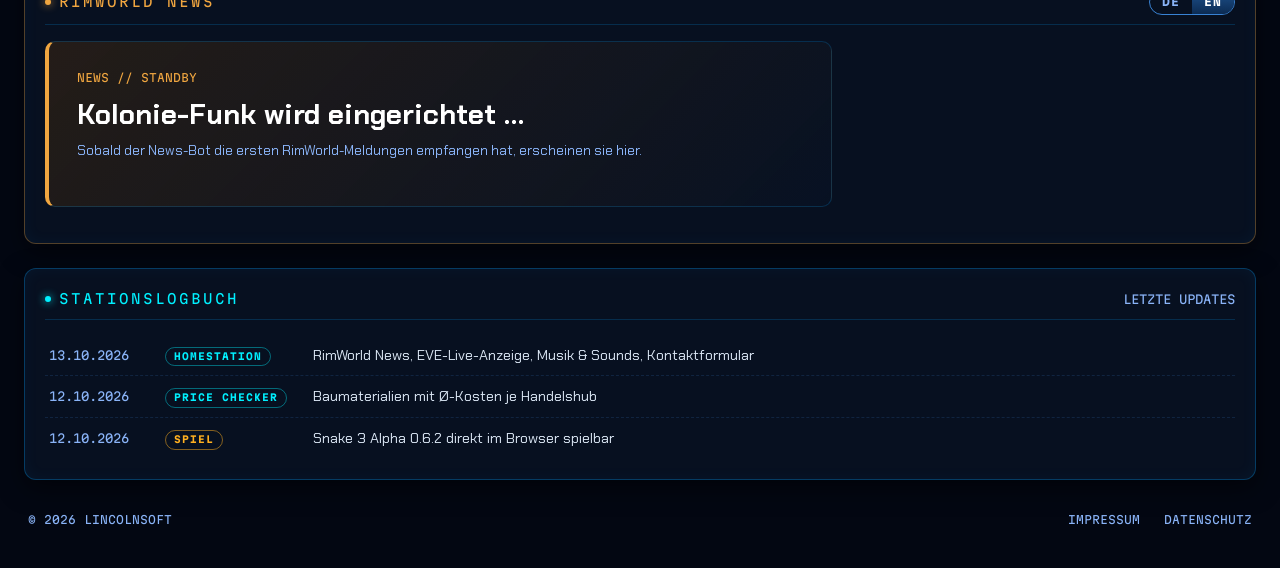
==== commit b05182fa: "Startseite: Steelrumble-Kachel entfernt – Spiel nur noch per Direktlink Co-Authored-By: Claude Opus " ====
--- a/site/index.html
+++ b/site/index.html
@@ -876,14 +876,8 @@
                     <span class="tool-desc">Gemütlicher Cyberpunk-Städtebau in unberührter Natur – Wald- und Wüsteninseln, Luftschiffe, Wetter ↗</span>
                     <span class="tool-note">💻 Download für Windows (64-bit)</span>
                 </a>
-                <a href="/steelrumble/" class="tool-card tool-card--game">
-                    <span class="tool-badge">PROTOTYP · MEHRSPIELER</span>
-                    <span class="tool-name">Steelrumble</span>
-                    <span class="tool-desc">Taktisches Mech-Gefecht auf Hexfeldern – online mit Freunden oder gegen Bots, direkt im Browser</span>
-                    <span class="tool-note">⚠ Nur am PC mit Maus – läuft nicht auf Handys</span>
-                </a>
                 <div class="tool-card tool-card--empty" aria-hidden="true">
-                    <span class="tool-name">Hangarplätze 05+</span>
+                    <span class="tool-name">Hangarplätze 04+</span>
                     <span class="tool-desc">frei – weitere Spiele in Entwicklung</span>
                 </div>
             </div>
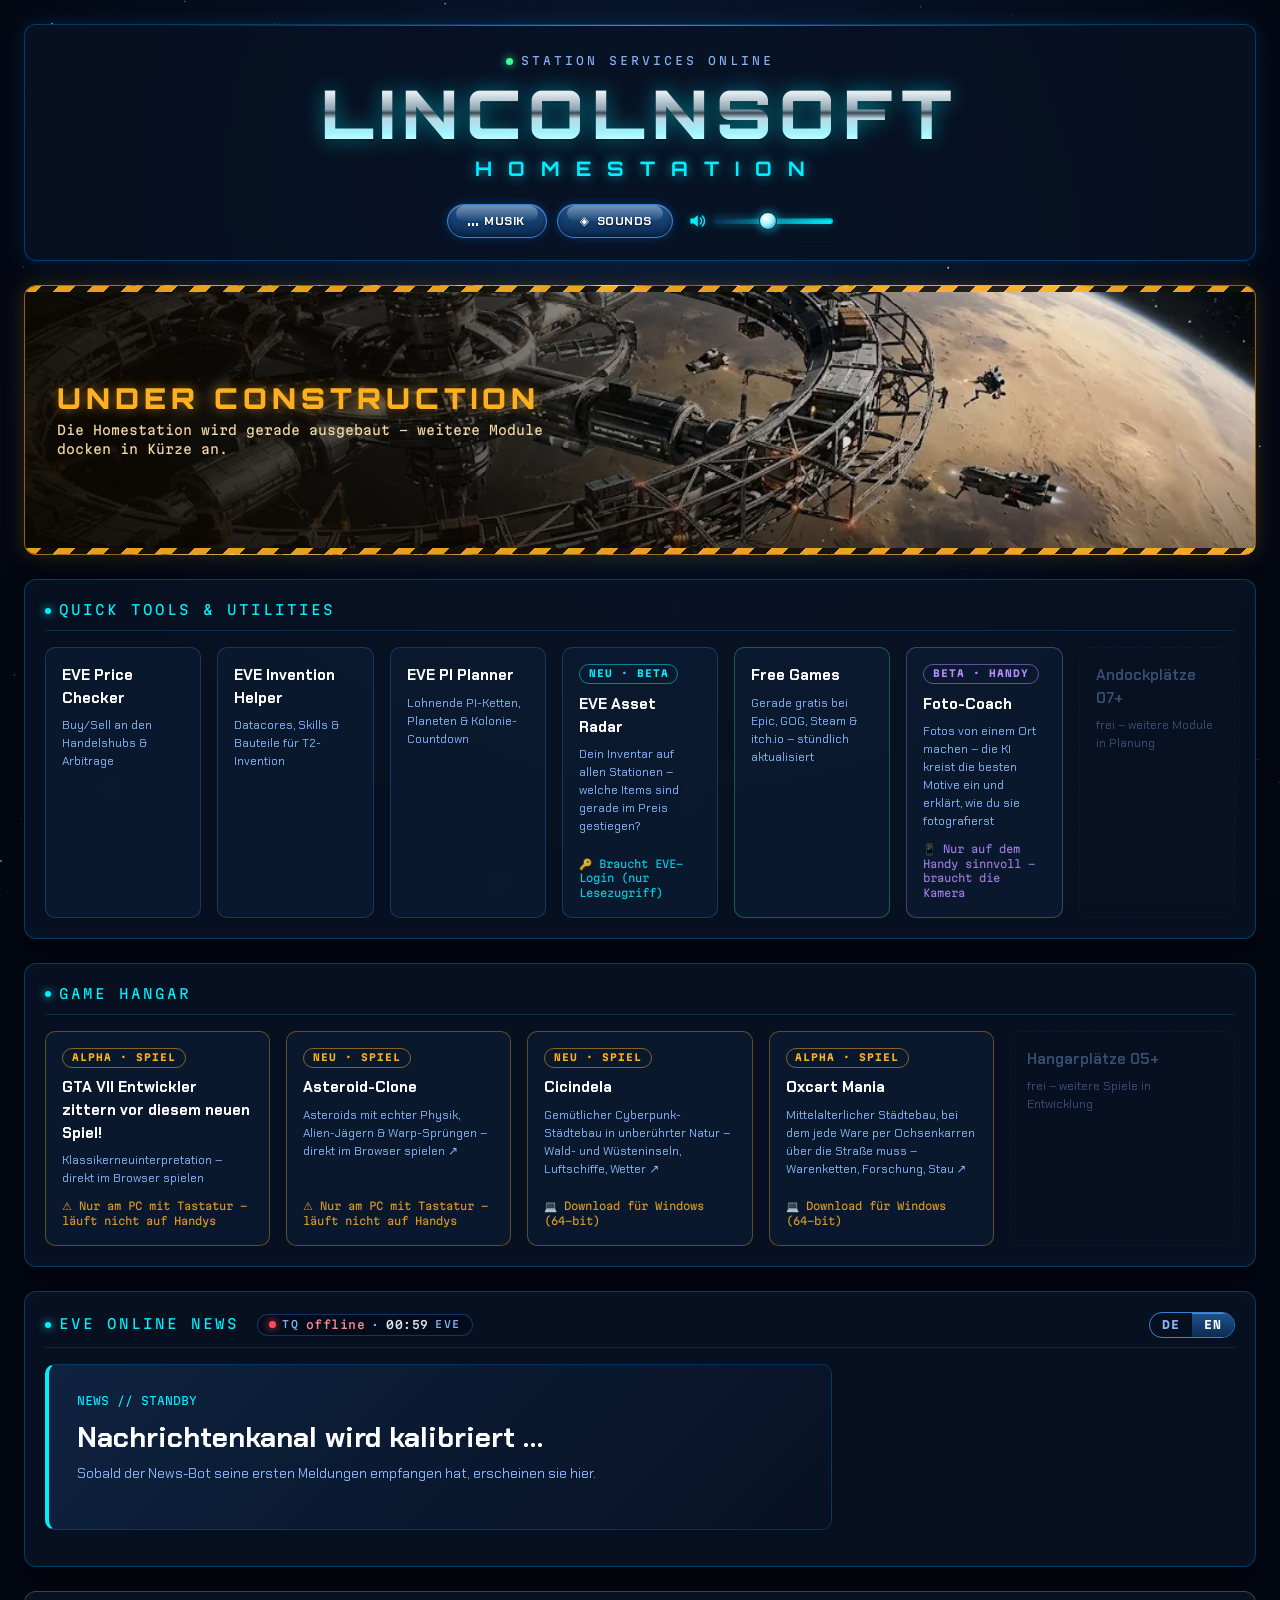
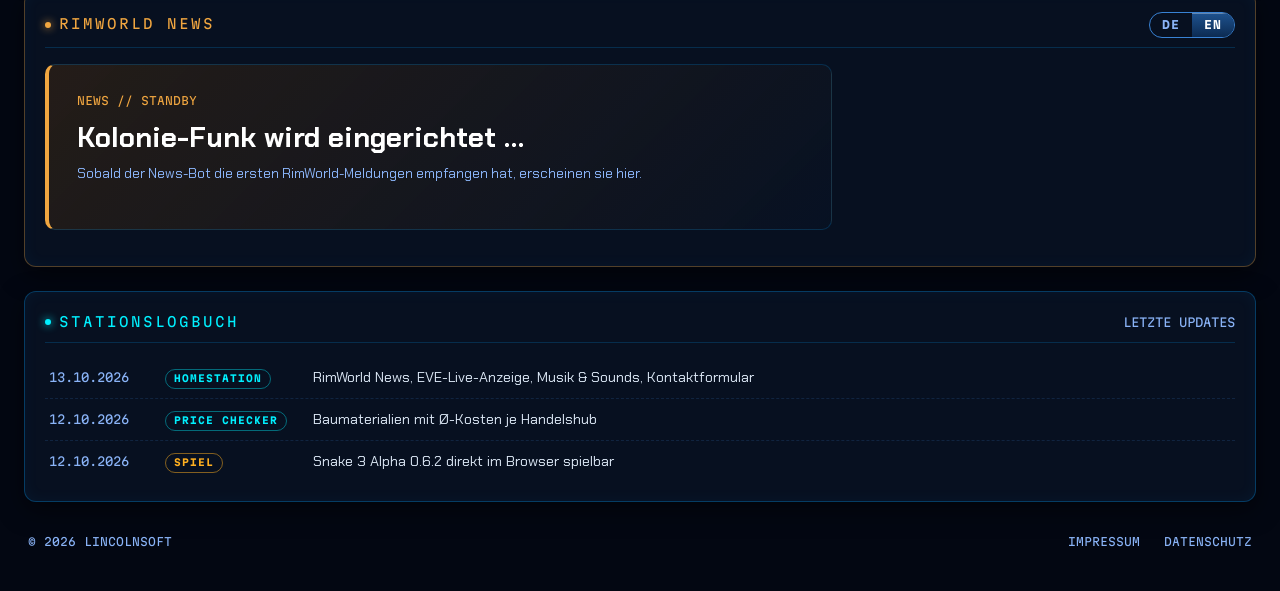
==== commit 31b6f816: "Startseite: Kachel für Oxcart Mania (itch.io) Co-Authored-By: Claude Opus 5.5 <noreply@anthropic.com" ====
--- a/site/index.html
+++ b/site/index.html
@@ -876,8 +876,14 @@
                     <span class="tool-desc">Gemütlicher Cyberpunk-Städtebau in unberührter Natur – Wald- und Wüsteninseln, Luftschiffe, Wetter ↗</span>
                     <span class="tool-note">💻 Download für Windows (64-bit)</span>
                 </a>
+                <a href="https://lincoln-osis.itch.io/oxcart-mania" class="tool-card tool-card--game" target="_blank" rel="noopener">
+                    <span class="tool-badge">ALPHA · SPIEL</span>
+                    <span class="tool-name">Oxcart Mania</span>
+                    <span class="tool-desc">Mittelalterlicher Städtebau, bei dem jede Ware per Ochsenkarren über die Straße muss – Warenketten, Forschung, Stau ↗</span>
+                    <span class="tool-note">💻 Download für Windows (64-bit)</span>
+                </a>
                 <div class="tool-card tool-card--empty" aria-hidden="true">
-                    <span class="tool-name">Hangarplätze 04+</span>
+                    <span class="tool-name">Hangarplätze 05+</span>
                     <span class="tool-desc">frei – weitere Spiele in Entwicklung</span>
                 </div>
             </div>
